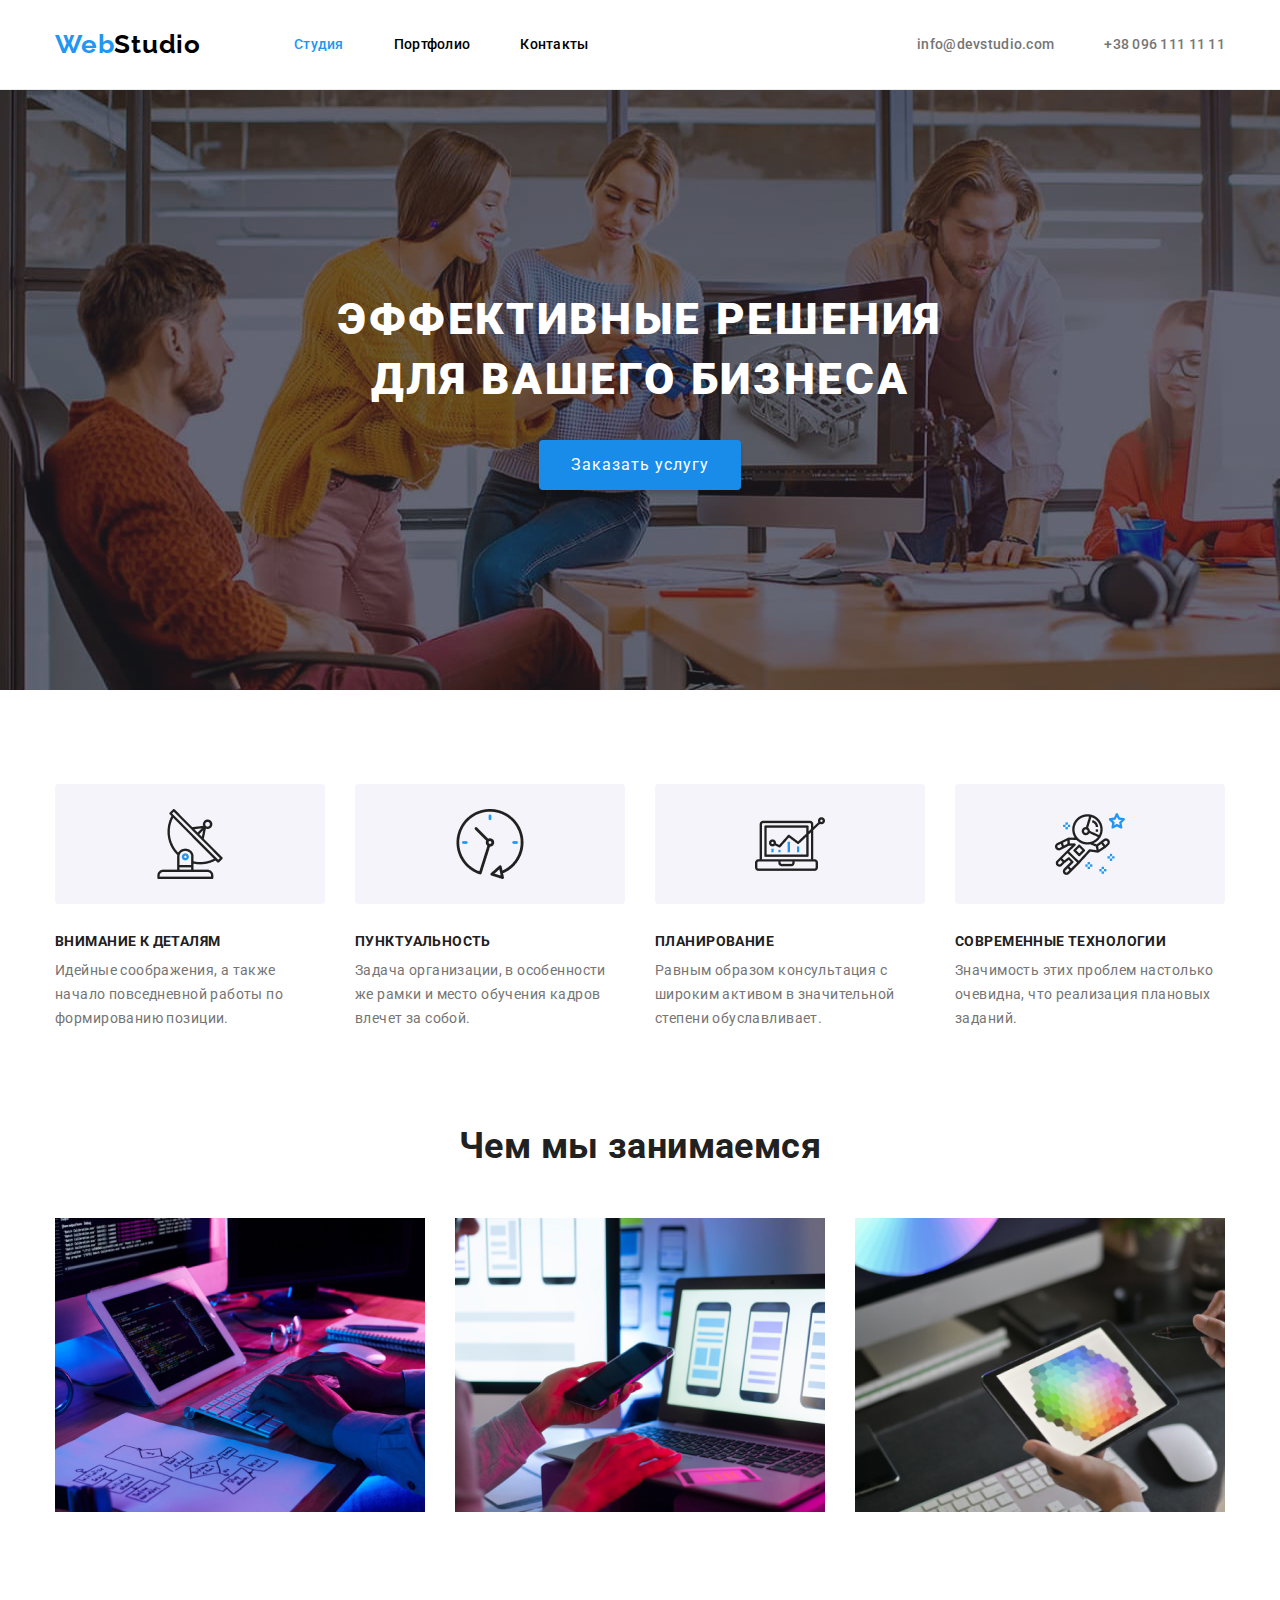
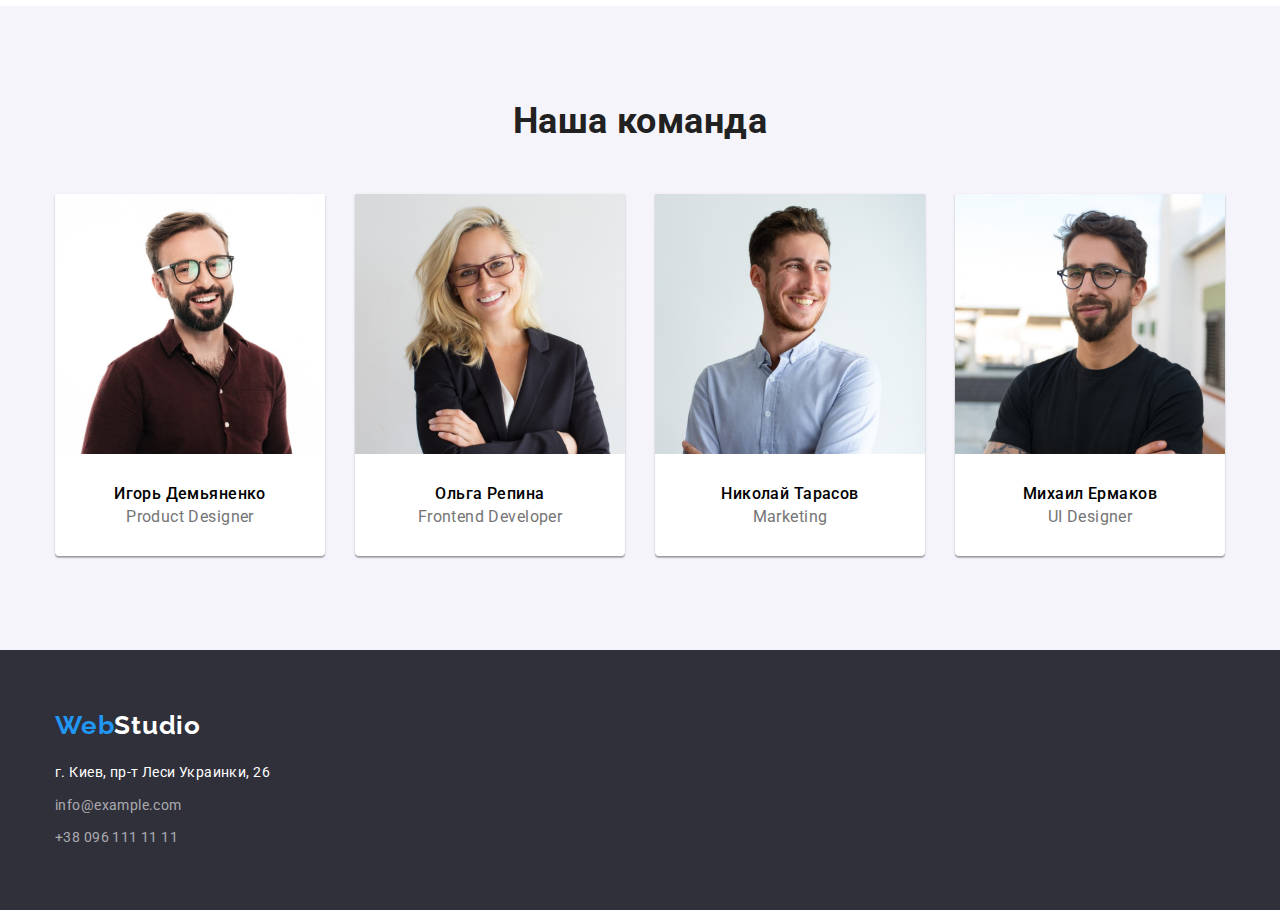
==== index.html @ 14f630ca "background images" ====
<!DOCTYPE html>
<html lang="ru">
  <head>
    <meta charset="UTF-8" />
    <meta http-equiv="X-UA-Compatible" content="IE=edge" />
    <meta name="viewport" content="width=device-width, initial-scale=1.0" />
    <title>Студія</title>
    <link rel="preconnect" href="https://fonts.googleapis.com" />
    <link rel="preconnect" href="https://fonts.gstatic.com" crossorigin />
    <link
      href="https://fonts.googleapis.com/css2?family=Raleway:wght@700&family=Roboto:wght@400;500;700;900&display=swap"
      rel="stylesheet"
    />
    <link rel="stylesheet" href="./css/modern-normalize-main/modern-normalize.css">
    <link rel="stylesheet" href="./css/styles.css">
  </head>
  <body>
    <header class="page-header">
      <div class="container">
        <div class="nav-container">
      <nav class="header-nav">
        <a class="logo-link" href="./index.html">Web<span class="logo-studio">Studio</span></a>
        <ul class="list-nav">
          <li class="item-nav-first"><a class="link-header current" href="./index.html">Студия</a></li>
          <li class="item-nav"><a class="link-header" href="./portfolio.html">Портфолио</a></li>
          <li class="item-nav"><a class="link-header" href="/">Контакты</a></li>
        </ul>
      </nav>
      <ul class="list-contact">
        <li class="item-contact-first">
          <a class="link-contact" href="emailto:info@devstudio.com">info@devstudio.com </a>
        </li>
        <li class="item-contact">
          <a class="link-contact" href="tel:+380961111111"> +38 096 111 11 11</a>
        </li>
      </ul>
    </div>
    </div>
    </header>
    <main>
      <section class="section main-page">
        <div class="container">
        <h1 class="main-title">Эффективные решения для вашего бизнеса</h1>
        <button class="support" type="button">Заказать услугу</button>
        </div>
      </section>
      <section class="section studio-facts">
        <div class="container">
        <h2 class="visually-hidden">Наши преимущества</h2>
        <ul class="facts-list" >
          <li class="facts-item icon-delivery">
            <h3 class="facts-title">Внимание к деталям</h3>
            <p class="facts-text" >
              Идейные соображения, а также начало повседневной работы по
              формированию позиции.
            </p>
          </li>
          <li class="facts-item">
            <h3 class="facts-title">Пунктуальность</h3>
            <p class="facts-text">
              Задача организации, в особенности же рамки и место обучения кадров
              влечет за собой.
            </p>
          </li>
          <li class="facts-item">
            <h3 class="facts-title">Планирование</h3>
            <p class="facts-text">
              Равным образом консультация с широким активом в значительной
              степени обуславливает.
            </p>
          </li>
          <li class="facts-item">
            <h3 class="facts-title">Современные технологии</h3>
            <p class="facts-text">
              Значимость этих проблем настолько очевидна, что реализация
              плановых заданий.
            </p>
          </li>
        </ul>
      </div>
      </section>
      <section class="section presentation">
        <div class="container">
        <h2 class="section-title">Чем мы занимаемся</h2>
        <ul class="list-presentation">
            <li class="item-presentation">
            <img class="image img-presentation" src="images/comp.jpg" alt="computer" width="370" height="294"
            />
          </li>
          <li class="item-presentation">
            <img class="image img-presentation" src="images/phone.jpg" alt="phone" width="370" height="294" />
          </li>
          <li class="item-presentation">
            <img class="image img-presentation" src="images/paint.jpg" alt="sxema" width="370" height="294" />
          </li>
        </ul>
      </div>
      </section>
      <section class="section team">
        <div class="container">
        <h2 class="section-title">Наша команда</h2>
        <ul class="list-team">
          <li class="team-card">
            <img class="image img-team" src="images/4.jpg" alt="igor" width="270" height="260" />
            <div class="team-text">
            <h3 class="team-name">Игорь Демьяненко</h3>
            <p class="team-desc">Product Designer</p>
          </div>
          </li>
          <li class="team-card">
            <img class="image img-team" src="images/5.jpg" alt="olga" width="270" height="260" />
            <div class="team-text">
            <h3 class="team-name">Ольга Репина</h3>
            <p class="team-desc">Frontend Developer</p>
          </div>
          </li>
          <li class="team-card">
            <img class="image img-team" src="images/6.jpg" alt="nikolai" width="270" height="260" />
            <div class="team-text">
            <h3 class="team-name">Николай Тарасов</h3>
            <p class="team-desc">Marketing</p>
          </div>
          </li>
          <li class="team-card">
            <img class="image img-team" src="images/7.jpg" alt="mike" width="270" height="260" />
            <div class="team-text">
            <h3 class="team-name">Михаил Ермаков</h3>
            <p class="team-desc">UI Designer</p>
          </div>
          </li>
        </ul>
      </div>
      </section>
    </main>
    <footer>
      <div class="container">
      <a class="logo-link" href="./index.html">Web<span class="logo-studio-footer">Studio</span></a>
      <address>
        <ul class="footer-list">
          <li class="footer-item">
            <a class="footer-link addreses" 
              href="https://bit.ly/3pXMvUd"
              target="_blank"
              rel="noopener noreferrer"
              >г. Киев, пр-т Леси Украинки, 26</a
            >
          </li>
          <li class="footer-item">
            <a class="footer-link" href="mailto:info@devstudio.com"
              >info@example.com</a
            >
          </li>
          <li class="footer-item-contact"><a class="footer-link" href="tel:+380961111111">+38 096 111 11 11</a></li>
        </ul>
      </address>
    </div>
    </footer>
  </body>
</html>
---- css/styles.css ----
/* main */
:root {
    --primary-background-color: #ffffff;
    --secondary-background-color: #f5f4fa;
    --primary-text-color: #757575;
    --secondary-text-color: #212121;
    --accent: #2196f3;
    --button-hover: #188ce8;
    --logo-color: #000000;
    --invert-text-color: #ffffff;
    --third-text-color: rgba(255, 255, 255, 0.6);
    --third-background-color: #2f303a;
  }
body{
    background-color: var(--invert-text-color);
    font-family: 'Roboto', sans-serif;
    font-size: 14px;
    line-height: 1.2;
    letter-spacing: 0.03em;
}
.visually-hidden {
    position: absolute;
    width: 1px;
    height: 1px;
    margin: -1px;
    border: 0;
    padding: 0;
    
    white-space: nowrap;
    clip-path: inset(100%);
    clip: rect(0 0 0 0);
    overflow: hidden;
  }
  .container{
    width: 1200px;
    margin-left: auto;
    margin-right: auto;
    padding-left: 15px;
    padding-right: 15px;
  }
h1, h2, h3, h4, h5, h6, p {
	margin-top: 0;
}
.image {
	display: block;
	max-width: 100%;
	height: auto;
}
html {
	box-sizing: border-box;
}
*,
*::after,
*::before {
	box-sizing: inherit;
}
.section{
  padding-top: 94px;
  padding-bottom: 94px;
}
  /* header */
  header{
    padding: 29px 0;
    border-bottom: 1px solid #ECECEC;
  }
  .nav-container{
    display: flex;
    align-items: center;
  }
  .header-nav{
    display: flex;
    margin: 0;
  }
.logo-link{
    font-family: 'Raleway';
    font-style: normal;
    font-weight: 700;
    font-size: 26px;
    line-height: 1.19;
    letter-spacing: 0.03em;
    color: var(--accent);
    text-decoration: none;
}
.logo-studio{
    color: var(--logo-color);
}
.list-nav{
  list-style: none;
  display: flex;
  margin: 0;
  margin-left: 93px;
  align-items: center;
  list-style: none;
	padding-left: 0;
}
.item-nav-first{
  margin: 0;
}
.item-nav{
  margin-left: 50px;
}
.item-nav .current {
  color: var(--accent);
}
.item-nav-first .current {
  color: var(--accent);
}
.link-header {
  text-decoration: none;
  color: var(--secondary-text-color);
  font-weight: 500;
  line-height: 1.5;
  letter-spacing: 0.02em;
	color: inherit;
  padding-top: 32px;
  padding-bottom: 32px;
}
.link-header:hover, 
.link-header:focus {
  color: var(--accent);
}
.list-contact{
  list-style: none;
	padding-left: 0;
	margin: 0;
  display: flex;
  margin-left: auto;
 }
.item-contact{
 margin-left: 50px;
}
.item-contact-first{
  margin: 0;
}
.link-contact{
  color:  var(--primary-text-color);
  line-height: 1.5;
  font-weight: 500;
  letter-spacing: 0.02em;
  text-decoration: none;
  padding-top: 32px;
  padding-bottom: 32px;
}
.link-contact:hover,
.link-contact:focus {
  color: var(--accent);
}
/* studia */
.main-page {
    background-image: linear-gradient(to right, rgba(47, 48, 58, 0.4), rgba(47, 48, 58, 0.4)), url(../images/main1.jpg) ;
    height: 600px;
    max-width: 1600px;
    text-align: center;
    padding: 200px 0;
    margin: 0 auto;
    background-size: auto;


}
.main-title {
    font-weight: 900;
    font-size: 44px;
    line-height: 1.36;
    letter-spacing: 0.06em;
    text-transform: uppercase;
    color: var(--primary-background-color);
    margin-bottom: 30px; 
    margin-left: auto;
    margin-right: auto;
    width: 696px;
 
}
.support {
    background-color: var(--button-hover);
    box-shadow: 0px 4px 4px rgba(0, 0, 0, 0.15);
    font-size: 16px;
    line-height: 1.9;
    color: #FFFFFF;
    cursor: pointer;
    display: inline-block;
    text-align: center;
    justify-content: center;
    padding: 10px 32px ;
    letter-spacing: 0.06em;
    border-radius: 4px;
    border: 0;
    min-width: 13px;

}

.facts-list {
  list-style: none;
  display: flex;
  margin: 0;
  padding-left: 0;
  align-items: center;
  justify-content: space-between;
}
.facts-item{
  width: 270px;
}
.facts-item::before{
  content: " ";
  display: block;
  height: 120px;
  background-color: rgba(245, 244, 250, 1);
  background-position: center;
  background-repeat: no-repeat;
  border-radius: 4px;
  margin-bottom: 30px;
}
.facts-item:nth-child(1)::before{
  background-image: url(../images/antenna\ 1.png);
}
.facts-item:nth-child(2)::before{
  background-image: url(../images/clock\ 1.png);
}
.facts-item:nth-child(3)::before{
  background-image: url(../images/diagram\ 1.png);
}
.facts-item:nth-child(4)::before{
  background-image: url(../images/astro.png);
}

.facts-title {
    font-size: 14px;
    line-height: 1.1;
    text-transform: uppercase;
    color: var(--secondary-text-color);
    margin-bottom: 10px;
}
.facts-text{
    line-height: 1.71;
    color: var(--primary-text-color);
    margin: 0;
}
.presentation{
  padding-top: 0;
  text-align: center;
  align-items: center;
}
.section-title{
  margin-bottom: 50px;
  font-size: 36px;
  line-height: 1.2;
  text-align: center;
  color:var(--secondary-text-color);

}
.list-presentation{
  display: flex;
  text-decoration: none;
  padding-left: 0%;
  margin-top: -30px;
  margin-left: -30px;
  margin-bottom: 0;
}
.item-presentation{
  list-style: none;
  display: inline-block;
  margin-top: 30px;
  margin-left: 30px;
  flex-basis: calc((100% - 60px) / 3);
}
.team{
  text-align: center;
  align-items: center;
  background-color: var(--secondary-background-color);
  
}
.list-team{
  text-decoration: none;
  display: flex;
  padding-left: 0%;
  margin-top: -30px;
  margin-left: -30px;
  margin-bottom: 0;
}
.team-text{
  padding-top: 30px;
  padding-bottom: 30px;
}

.team-card{
    list-style: none;
    background: var(--primary-background-color);
    box-shadow: 0px 1px 3px rgba(0, 0, 0, 0.12), 0px 1px 1px rgba(0, 0, 0, 0.14),
      0px 2px 1px rgba(0, 0, 0, 0.2);
    border-radius: 0px 0px 4px 4px;
    display: inline-block;
    justify-content: space-between;
    margin-top: 30px;
    margin-left: 30px;
    flex-basis: calc((100% - 120px) / 4);
}
.team-name {
    font-weight: 500;
    font-size: 16px;
    line-height: 1.2;
    text-align: center;
    margin-bottom: 4px;
  }
  
.team-desc {
    font-size: 16px;
    line-height: 1.2;
    text-align: center;
    margin: 0;
    color: var(--primary-text-color);
  }
  /* footer */
  footer{
    background: var(--third-background-color);
    padding-top: 60px;
    padding-bottom: 60px;
    border-bottom: var(--accent);

  }
  .logo-studio-footer{
    color: var(--invert-text-color);
  }
  address{
    font-style: normal;
    margin-top: 20px;
  }
  .footer-list{
    list-style: none;
    padding-left: 0;
    margin: 0;
  }
  .footer-item{
    list-style: none;
    margin-bottom: 9px;
  }
  .footer-item-contact{
    margin-bottom: 0;
  }
  .footer-link{
    text-decoration: none;
    line-height: 1.7;
    color:   rgba(255, 255, 255, 0.6);
  }

.addreses{
  color: var(--invert-text-color);
}
/* portfolio */
.button-list{
  display: flex;
  align-items: center;
  justify-content: center;
  list-style: none;
	padding-left: 0;
  margin: 0;
}
.button-item{
  list-style: none;
  display: inline-block;
  margin-right: 8px;
}
.button-item-last{
  margin-right: 0;
}
.button-portfolio{
    background: #F5F4FA;
    color: var(--secondary-text-color);
    font-size: 16px;
    line-height: 1.63;
    text-align: center; 
    cursor: pointer;
    border-radius: 4px;
    border: 0;
    padding: 6px 22px ;
}
.button-portfolio.active{
  background-color: var(--accent);
  color: var(--primary-background-color);
}
.button-portfolio:hover,
.button-portfolio:focus
{
    background-color: var(--accent);
    color: var(--invert-text-color);
}
.service{
  display: flex;
  flex-wrap: wrap;
  padding-left: 0;
  margin-top: 50px;
  margin-bottom: 0;
  margin-left: 0;
  margin-right: -30px;
  margin-bottom: -30px;
}

.service-card {
  list-style: none;
  flex-basis: calc((100% - 90px) / 3);
  margin-right: 30px;
  margin-bottom: 30px;
  }
  .service-description{
    padding: 20px 24px;
    border: 1px solid #EEEEEE;
  }
  .service-title {
    font-size: 18px;
    line-height: 2;
    letter-spacing: 0.06em;
    margin-bottom: 4px;
  }
.service-text{
  color: var(--primary-text-color);
  font-size: 16px;
  line-height: 1.9;
  margin: 0;
}
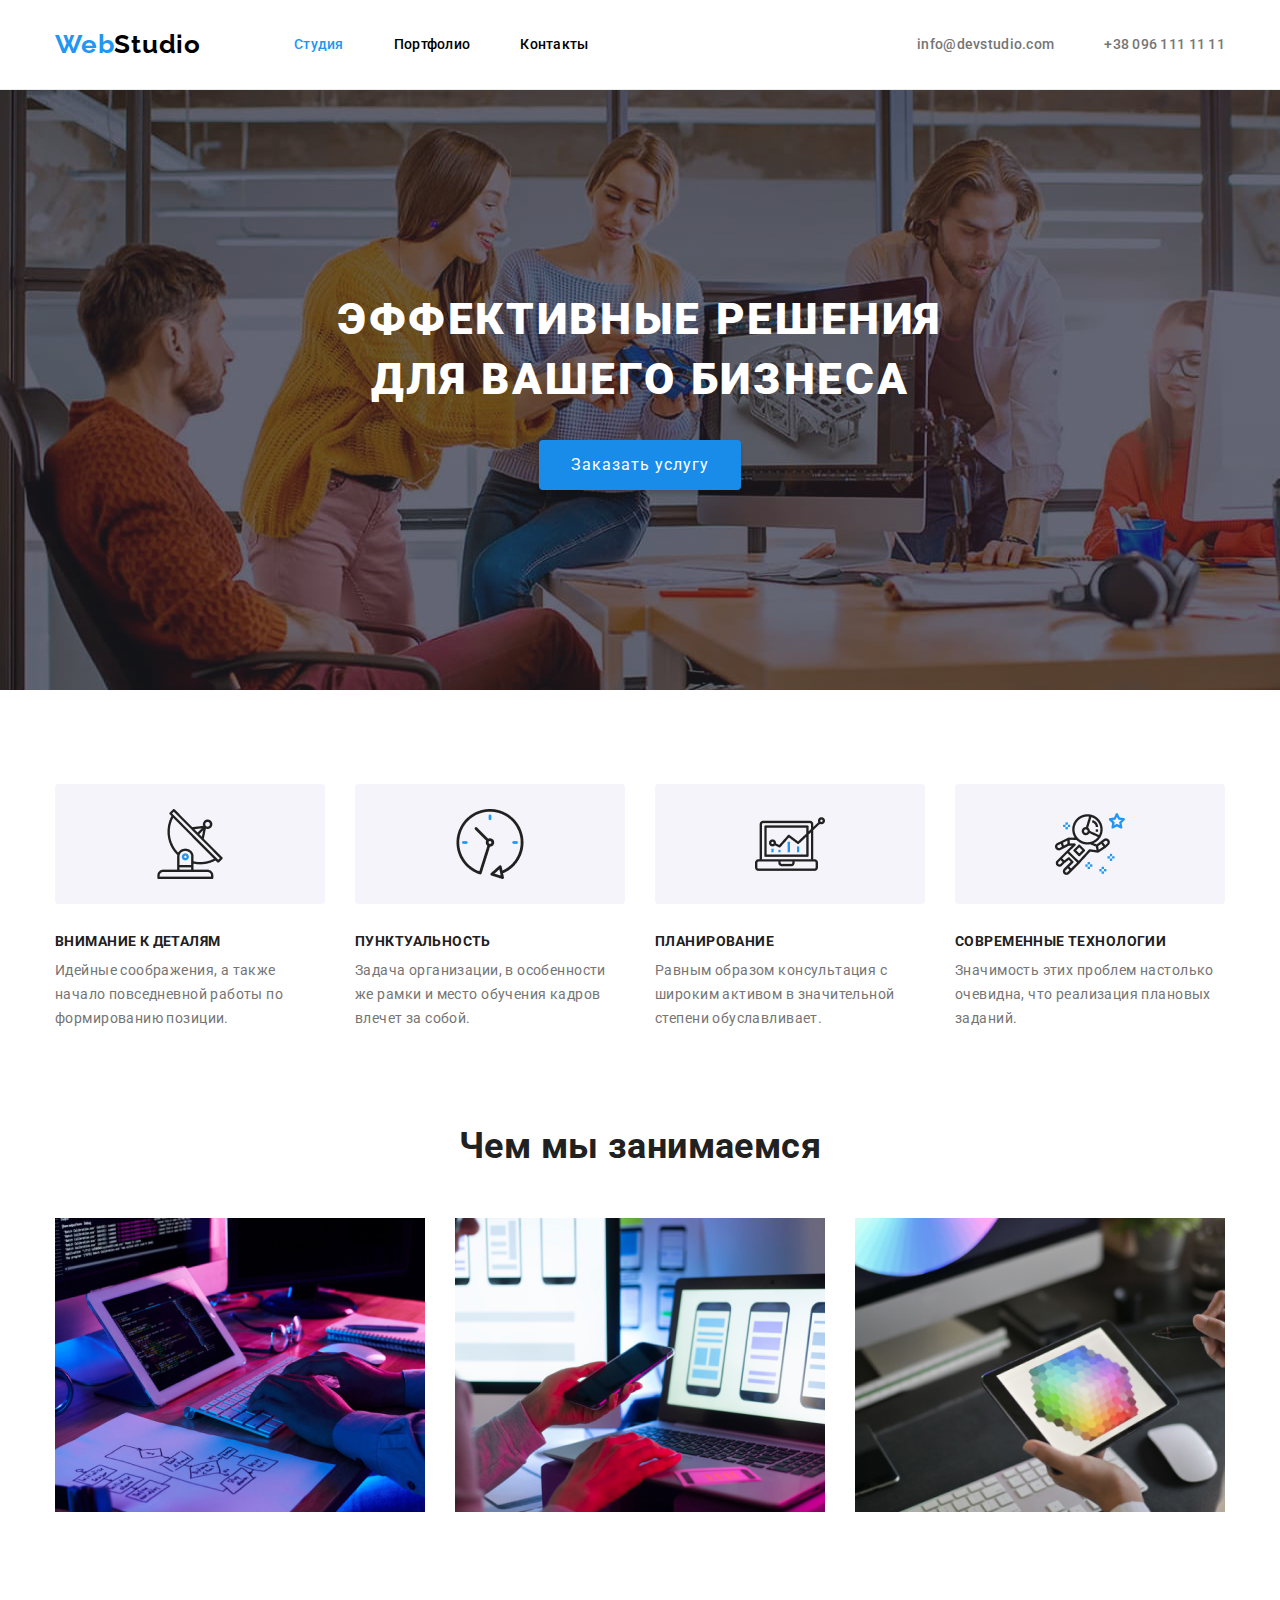
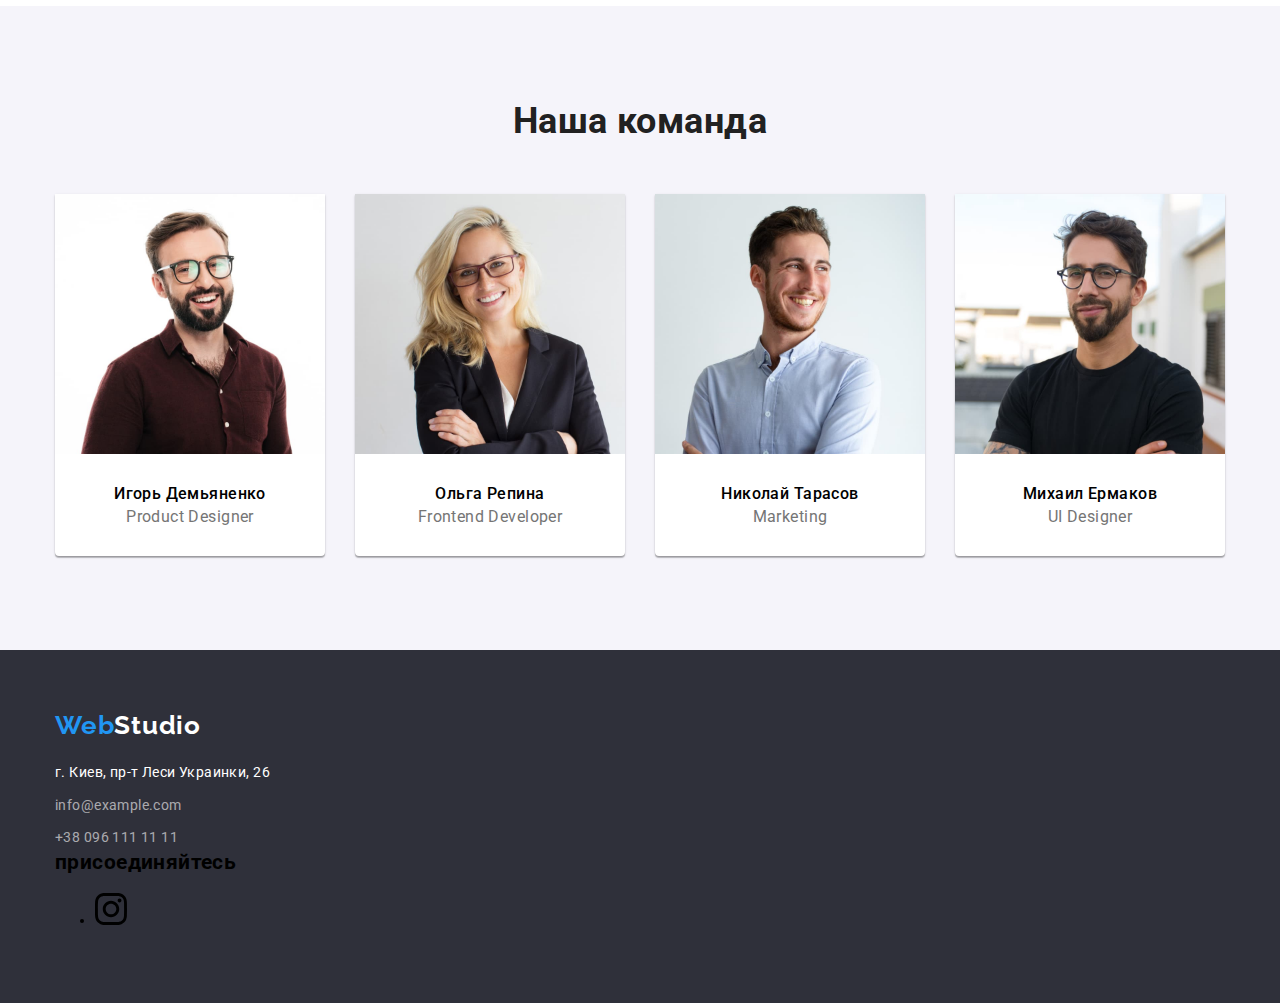
==== commit 55dde559: "svg-icons" ====
--- a/index.html
+++ b/index.html
@@ -134,6 +134,7 @@
     </main>
     <footer>
       <div class="container">
+        <div class="adress-footer">
       <a class="logo-link" href="./index.html">Web<span class="logo-studio-footer">Studio</span></a>
       <address>
         <ul class="footer-list">
@@ -154,6 +155,18 @@
         </ul>
       </address>
     </div>
+    <div class="footer-join">
+      <h2 class="text-join">
+        присоединяйтесь
+      </h2>
+      <ul class="list-join-icon">
+        <li class="intagram-join">
+          <svg xmlns="http://www.w3.org/2000/svg" width="32" height="32"><path d="M16 2.881c4.275 0 4.781.019 6.462.094 1.563.069 2.406.331 2.969.55.744.288 1.281.638 1.837 1.194.563.563.906 1.094 1.2 1.838.219.563.481 1.412.55 2.969.075 1.688.094 2.194.094 6.463s-.019 4.781-.094 6.463c-.069 1.563-.331 2.406-.55 2.969-.288.744-.637 1.281-1.194 1.837-.563.563-1.094.906-1.837 1.2-.563.219-1.413.481-2.969.55-1.688.075-2.194.094-6.463.094s-4.781-.019-6.463-.094c-1.563-.069-2.406-.331-2.969-.55-.744-.288-1.281-.637-1.838-1.194-.563-.563-.906-1.094-1.2-1.837-.219-.563-.481-1.413-.55-2.969-.075-1.688-.094-2.194-.094-6.463s.019-4.781.094-6.463c.069-1.563.331-2.406.55-2.969.288-.744.638-1.281 1.194-1.838.563-.563 1.094-.906 1.838-1.2.563-.219 1.412-.481 2.969-.55 1.681-.075 2.188-.094 6.463-.094zM16 0c-4.344 0-4.887.019-6.594.094-1.7.075-2.869.35-3.881.744-1.056.412-1.95.956-2.837 1.85-.894.888-1.438 1.781-1.85 2.831C.444 6.538.169 7.7.094 9.4.019 11.113 0 11.656 0 16s.019 4.887.094 6.594c.075 1.7.35 2.869.744 3.881.413 1.056.956 1.95 1.85 2.837.887.887 1.781 1.438 2.831 1.844 1.019.394 2.181.669 3.881.744 1.706.075 2.25.094 6.594.094s4.888-.019 6.594-.094c1.7-.075 2.869-.35 3.881-.744 1.05-.406 1.944-.956 2.831-1.844s1.438-1.781 1.844-2.831c.394-1.019.669-2.181.744-3.881.075-1.706.094-2.25.094-6.594s-.019-4.887-.094-6.594c-.075-1.7-.35-2.869-.744-3.881-.394-1.063-.938-1.956-1.831-2.844-.887-.887-1.781-1.438-2.831-1.844-1.019-.394-2.181-.669-3.881-.744-1.712-.081-2.256-.1-6.6-.1z"/><path d="M16 7.781c-4.537 0-8.219 3.681-8.219 8.219s3.681 8.219 8.219 8.219 8.219-3.681 8.219-8.219c0-4.537-3.681-8.219-8.219-8.219zm0 13.55c-2.944 0-5.331-2.387-5.331-5.331s2.387-5.331 5.331-5.331c2.944 0 5.331 2.387 5.331 5.331S18.944 21.331 16 21.331zM26.462 7.456c0 1.06-.859 1.919-1.919 1.919s-1.919-.859-1.919-1.919.859-1.919 1.919-1.919 1.919.859 1.919 1.919z"/></svg>
+        </li>
+      </ul>
+
+    </div>
+    </div>
     </footer>
   </body>
 </html>
--- a/css/styles.css
+++ b/css/styles.css
@@ -206,6 +206,7 @@
   background-color: rgba(245, 244, 250, 1);
   background-position: center;
   background-repeat: no-repeat;
+  background-size: 70px;
   border-radius: 4px;
   margin-bottom: 30px;
 }
@@ -344,6 +345,7 @@
 .addreses{
   color: var(--invert-text-color);
 }
+
 /* portfolio */
 .button-list{
   display: flex;
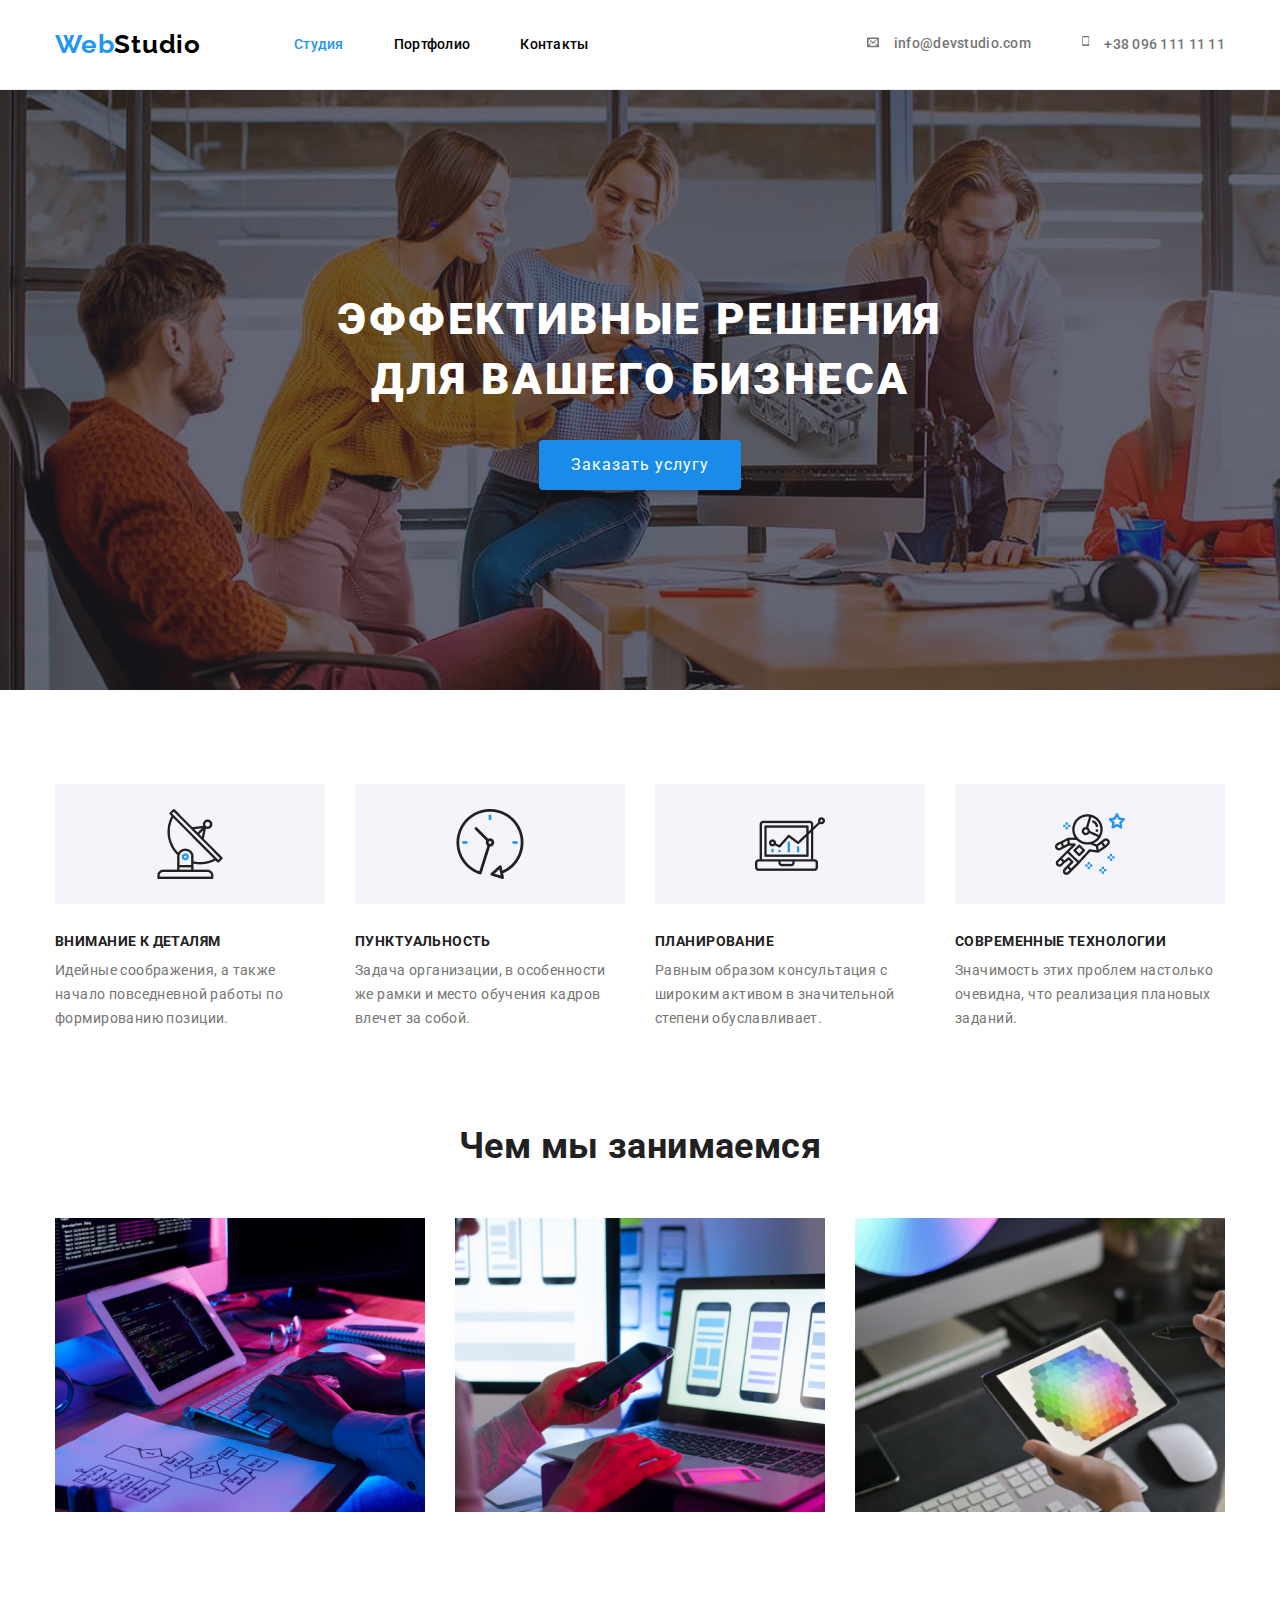
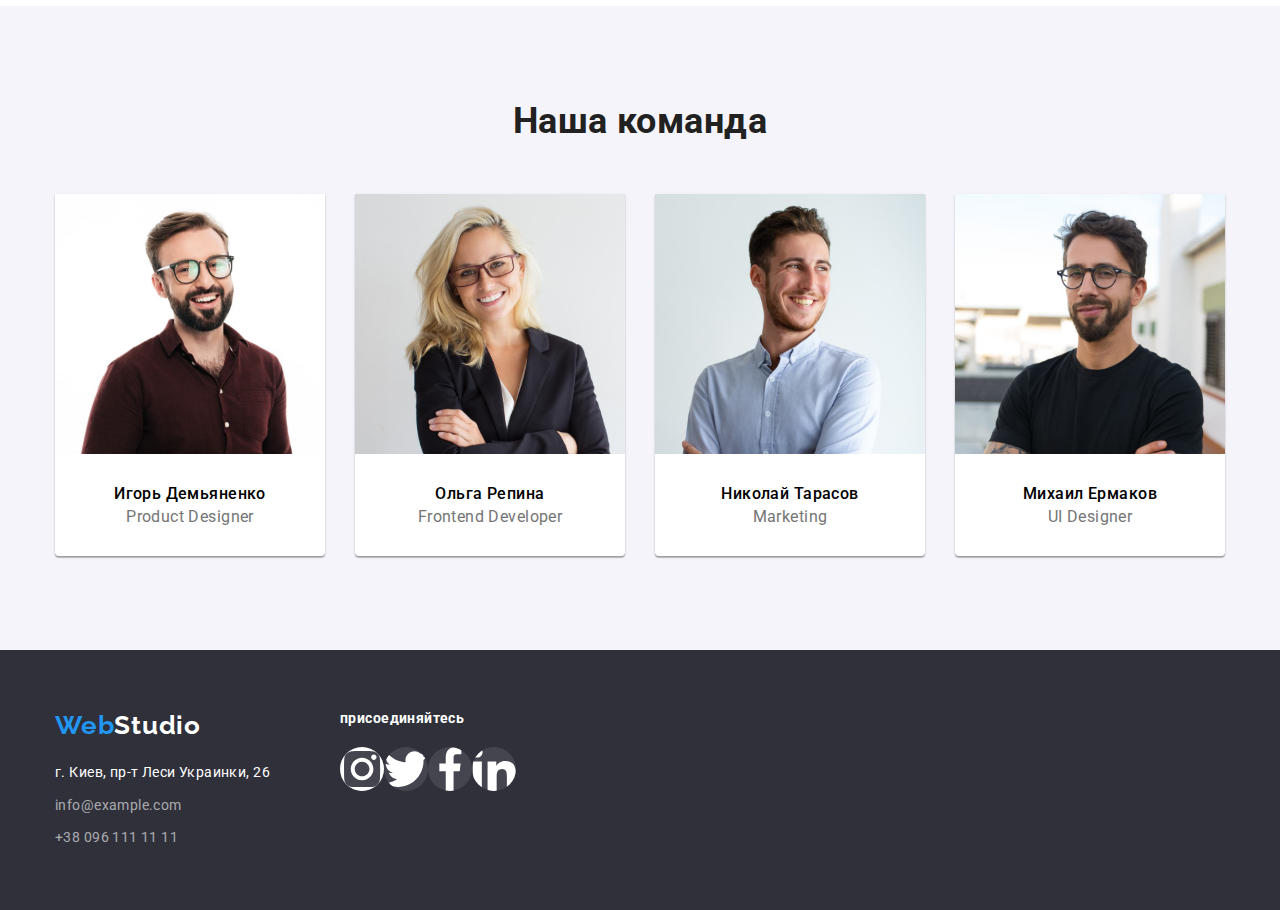
==== commit 82a8a670: "first" ====
--- a/index.html
+++ b/index.html
@@ -28,10 +28,19 @@
       </nav>
       <ul class="list-contact">
         <li class="item-contact-first">
-          <a class="link-contact" href="emailto:info@devstudio.com">info@devstudio.com </a>
+          <a class="link-contact" href="emailto:info@devstudio.com">
+            <svg class="contact-mail-icon">
+              <use href="./images/icons/icons.svg#icon-envelop " ></use>
+            </svg>
+            info@devstudio.com 
+          </a>
         </li>
         <li class="item-contact">
-          <a class="link-contact" href="tel:+380961111111"> +38 096 111 11 11</a>
+          <a class="link-contact" href="tel:+380961111111">
+            <svg class="contact-phone-icon">
+              <use href="./images/icons/icons.svg#icon-mobile2" ></use>
+            </svg>
+             +38 096 111 11 11</a>
         </li>
       </ul>
     </div>
@@ -134,6 +143,7 @@
     </main>
     <footer>
       <div class="container">
+        <div class="footer-section" >
         <div class="adress-footer">
       <a class="logo-link" href="./index.html">Web<span class="logo-studio-footer">Studio</span></a>
       <address>
@@ -156,16 +166,42 @@
       </address>
     </div>
     <div class="footer-join">
-      <h2 class="text-join">
+      <p class="text-join">
         присоединяйтесь
-      </h2>
+      </p>
       <ul class="list-join-icon">
-        <li class="intagram-join">
-          <svg xmlns="http://www.w3.org/2000/svg" width="32" height="32"><path d="M16 2.881c4.275 0 4.781.019 6.462.094 1.563.069 2.406.331 2.969.55.744.288 1.281.638 1.837 1.194.563.563.906 1.094 1.2 1.838.219.563.481 1.412.55 2.969.075 1.688.094 2.194.094 6.463s-.019 4.781-.094 6.463c-.069 1.563-.331 2.406-.55 2.969-.288.744-.637 1.281-1.194 1.837-.563.563-1.094.906-1.837 1.2-.563.219-1.413.481-2.969.55-1.688.075-2.194.094-6.463.094s-4.781-.019-6.463-.094c-1.563-.069-2.406-.331-2.969-.55-.744-.288-1.281-.637-1.838-1.194-.563-.563-.906-1.094-1.2-1.837-.219-.563-.481-1.413-.55-2.969-.075-1.688-.094-2.194-.094-6.463s.019-4.781.094-6.463c.069-1.563.331-2.406.55-2.969.288-.744.638-1.281 1.194-1.838.563-.563 1.094-.906 1.838-1.2.563-.219 1.412-.481 2.969-.55 1.681-.075 2.188-.094 6.463-.094zM16 0c-4.344 0-4.887.019-6.594.094-1.7.075-2.869.35-3.881.744-1.056.412-1.95.956-2.837 1.85-.894.888-1.438 1.781-1.85 2.831C.444 6.538.169 7.7.094 9.4.019 11.113 0 11.656 0 16s.019 4.887.094 6.594c.075 1.7.35 2.869.744 3.881.413 1.056.956 1.95 1.85 2.837.887.887 1.781 1.438 2.831 1.844 1.019.394 2.181.669 3.881.744 1.706.075 2.25.094 6.594.094s4.888-.019 6.594-.094c1.7-.075 2.869-.35 3.881-.744 1.05-.406 1.944-.956 2.831-1.844s1.438-1.781 1.844-2.831c.394-1.019.669-2.181.744-3.881.075-1.706.094-2.25.094-6.594s-.019-4.887-.094-6.594c-.075-1.7-.35-2.869-.744-3.881-.394-1.063-.938-1.956-1.831-2.844-.887-.887-1.781-1.438-2.831-1.844-1.019-.394-2.181-.669-3.881-.744-1.712-.081-2.256-.1-6.6-.1z"/><path d="M16 7.781c-4.537 0-8.219 3.681-8.219 8.219s3.681 8.219 8.219 8.219 8.219-3.681 8.219-8.219c0-4.537-3.681-8.219-8.219-8.219zm0 13.55c-2.944 0-5.331-2.387-5.331-5.331s2.387-5.331 5.331-5.331c2.944 0 5.331 2.387 5.331 5.331S18.944 21.331 16 21.331zM26.462 7.456c0 1.06-.859 1.919-1.919 1.919s-1.919-.859-1.919-1.919.859-1.919 1.919-1.919 1.919.859 1.919 1.919z"/></svg>
+        <li class="item-join-icon">
+          <a class="link-join-icon" href="">
+          <svg class="media-icon-join" >
+            <use href="./images/icons/icons.svg#icon-instagram"></use>
+          </svg>
+        </a>
+        </li>
+        <li class="iitem-join-icon">
+          <a class="link-join-icon" href="">
+          <svg class="media-icon-join">
+            <use href="./images/icons/icons.svg#icon-twitter"></use>
+          </svg>
+        </a>
+        </li>
+        <li class="item-join-icon">
+          <a class="link-join-icon" href="">
+          <svg class="media-icon-join">
+            <use href="./images/icons/icons.svg#icon-facebook"></use>
+          </svg>
+        </a>
+        </li>
+        <li class="item-join-icon">
+          <a class="link-join-icon" href="">
+          <svg class="media-icon-join">
+            <use href="./images/icons/icons.svg#icon-linkedin"></use>
+          </svg>
+        </a>
         </li>
       </ul>
 
     </div>
+  </div>
     </div>
     </footer>
   </body>
--- a/css/styles.css
+++ b/css/styles.css
@@ -140,6 +140,24 @@
   text-decoration: none;
   padding-top: 32px;
   padding-bottom: 32px;
+}
+.contact-mail-icon{
+  width: 16px;
+  height: 12px;
+  fill: var(--primary-text-color) ;
+  margin-right: 10px;
+}
+.contact-phone-icon{
+  width: 10px;
+  height: 16px;
+  fill: var(--primary-text-color);
+  margin-right: 10px;
+}
+.link-contact:hover .contact-mail-icon{
+  fill: var(--accent);
+}
+.link-contact:hover .contact-phone-icon{
+  fill: var(--accent);
 }
 .link-contact:hover,
 .link-contact:focus {
@@ -317,6 +335,13 @@
     border-bottom: var(--accent);
 
   }
+  .footer-section{
+    display: inline-flex;
+  }
+  .footer-join{
+    list-style: none;
+    margin-left: 70px;
+  }
   .logo-studio-footer{
     color: var(--invert-text-color);
   }
@@ -344,6 +369,28 @@
 
 .addreses{
   color: var(--invert-text-color);
+}
+.list-join-icon{
+  list-style: none;
+  display: flex;
+  padding-left: 0;
+
+}
+
+.text-join{
+    font-weight: 700;
+    font-size: 14px;
+    line-height: 1.2; 
+    color: var(--invert-text-color);
+    margin-bottom: 20px;
+}
+.media-icon-join{
+  display: inline-block;
+  width: 44px;
+  height: 44px;
+  fill: #FFFFFF;
+  background-color: rgba(255, 255, 255, 0.1);
+  border-radius: 50%;
 }
 
 /* portfolio */
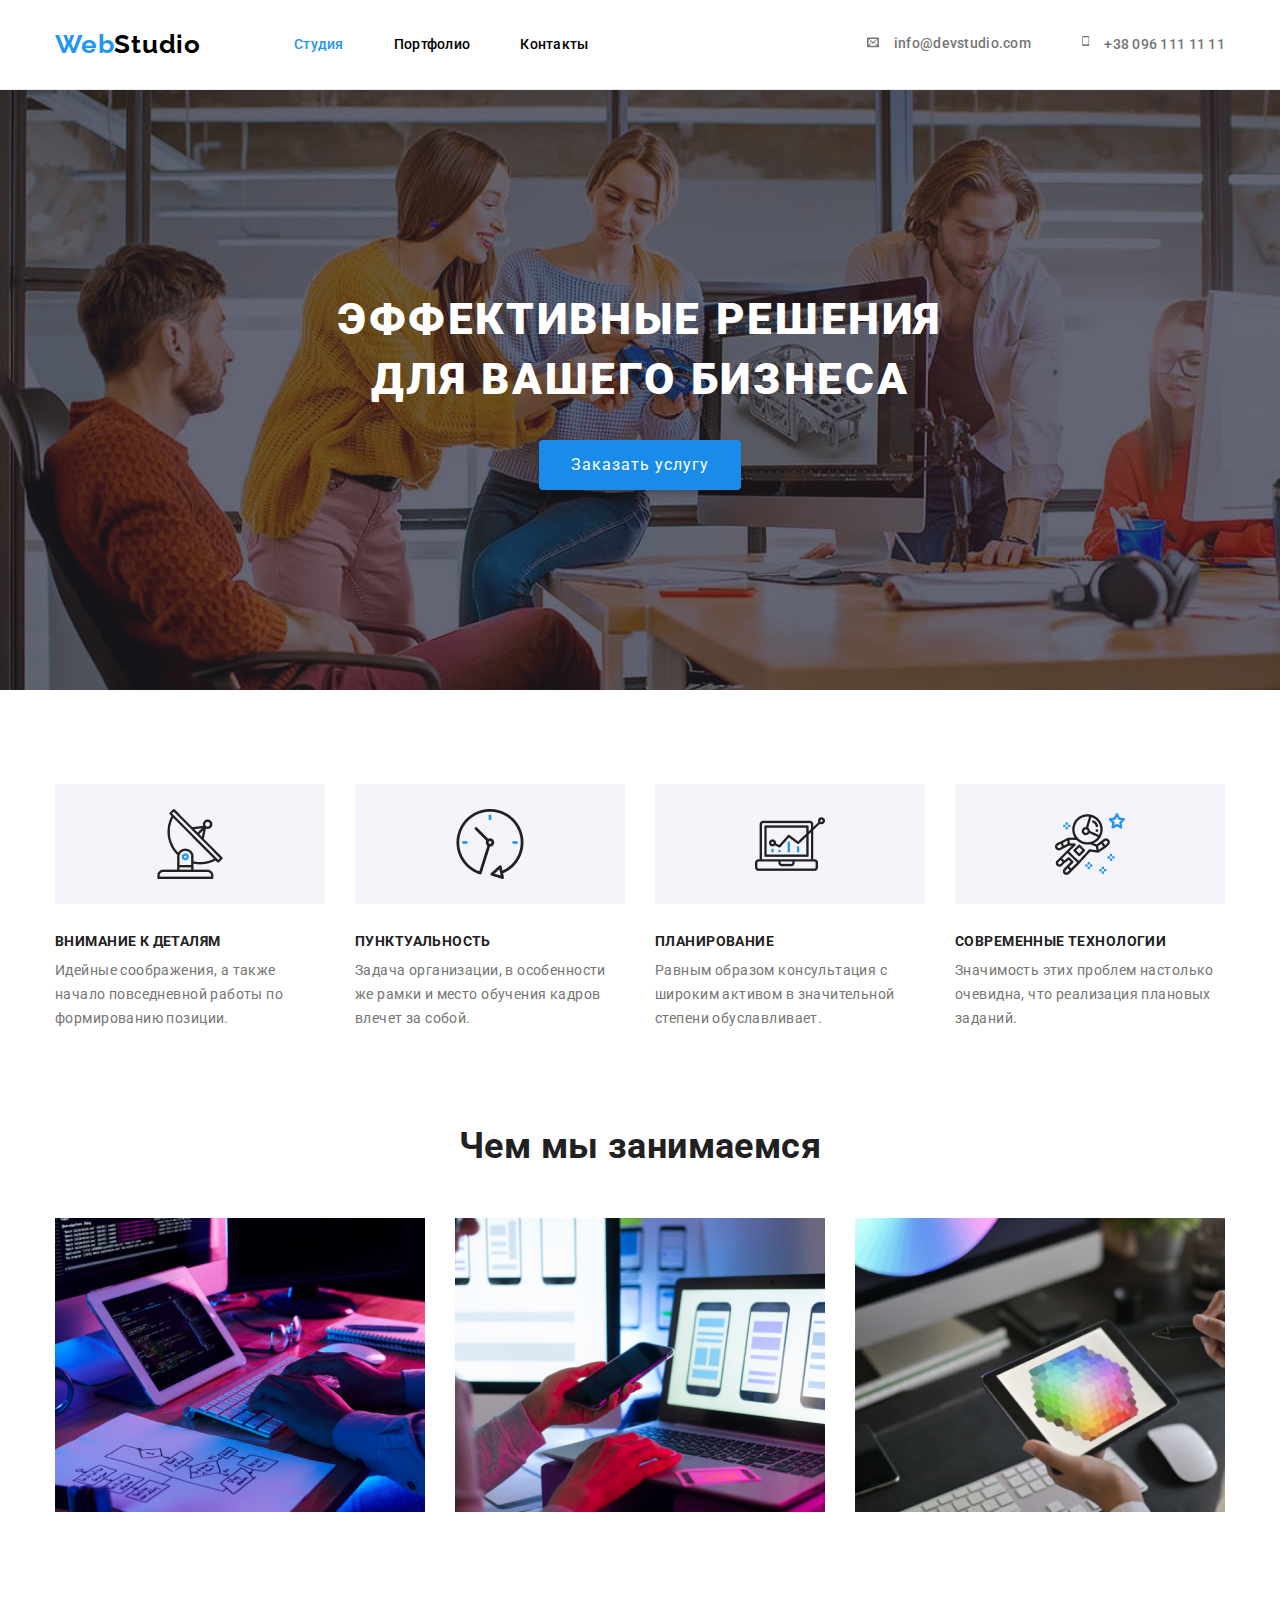
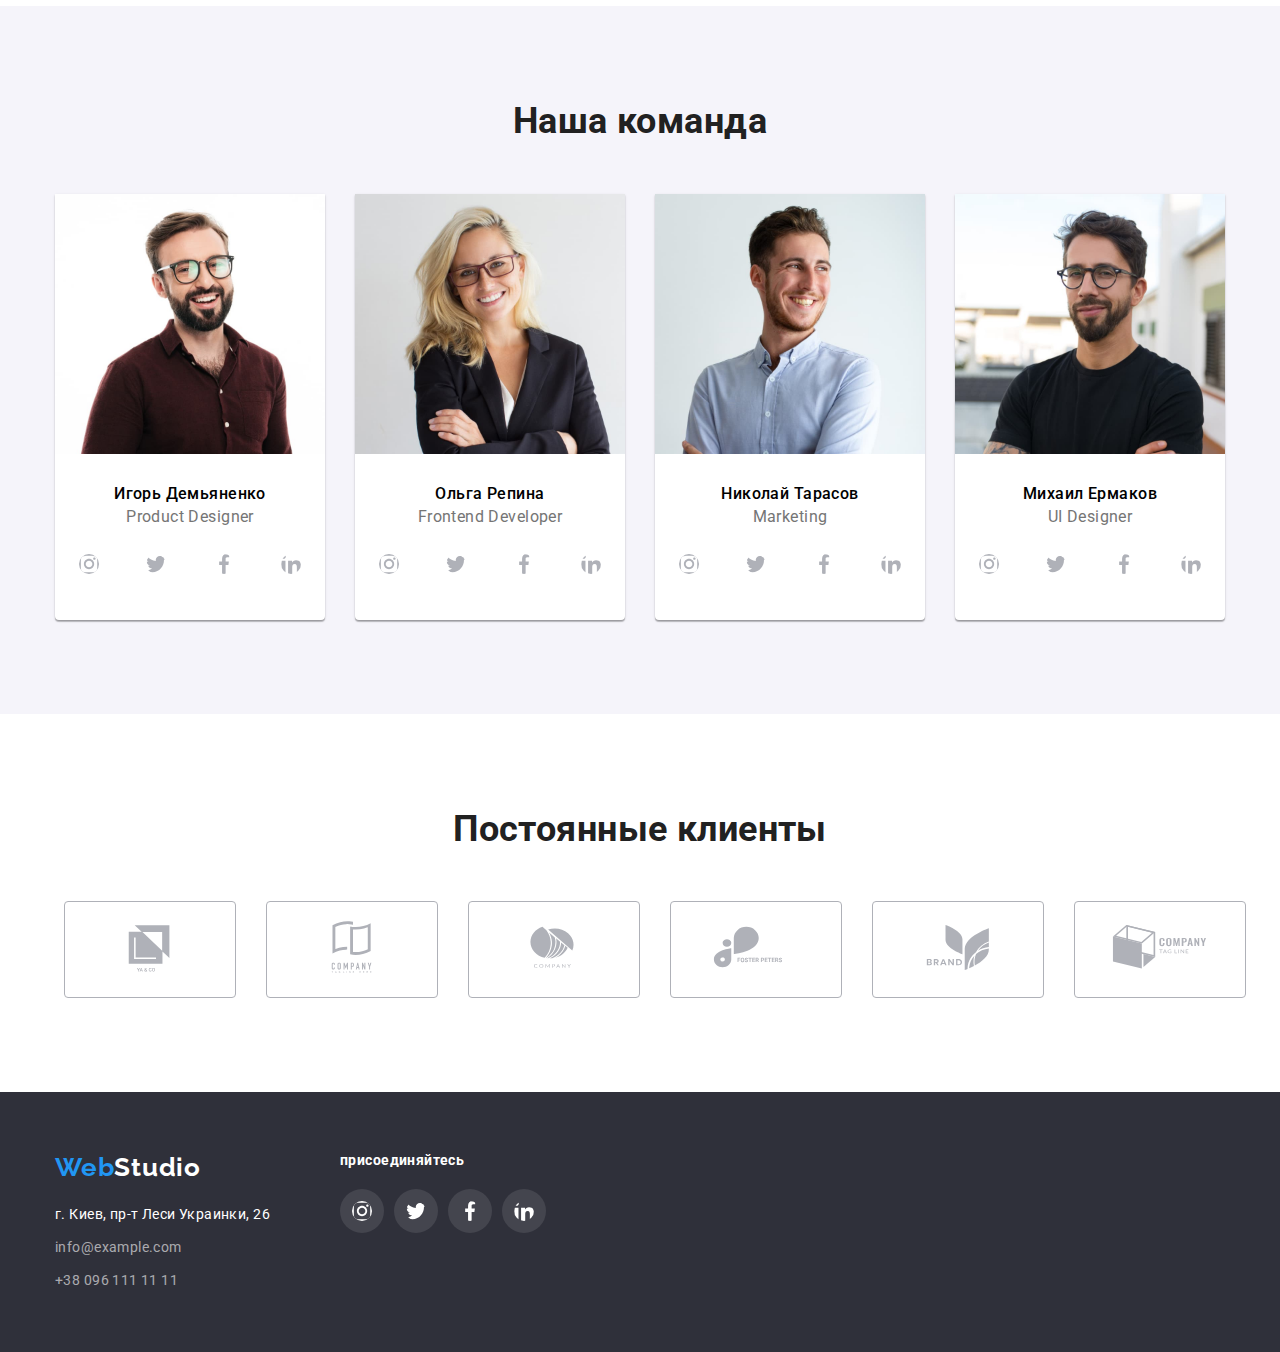
==== commit 846f9da8: "icons-2" ====
--- a/index.html
+++ b/index.html
@@ -11,198 +11,387 @@
       href="https://fonts.googleapis.com/css2?family=Raleway:wght@700&family=Roboto:wght@400;500;700;900&display=swap"
       rel="stylesheet"
     />
-    <link rel="stylesheet" href="./css/modern-normalize-main/modern-normalize.css">
-    <link rel="stylesheet" href="./css/styles.css">
+    <link rel="stylesheet" href="./css/modern-normalize-main/modern-normalize.css" />
+    <link rel="stylesheet" href="./css/styles.css" />
   </head>
   <body>
     <header class="page-header">
       <div class="container">
         <div class="nav-container">
-      <nav class="header-nav">
-        <a class="logo-link" href="./index.html">Web<span class="logo-studio">Studio</span></a>
-        <ul class="list-nav">
-          <li class="item-nav-first"><a class="link-header current" href="./index.html">Студия</a></li>
-          <li class="item-nav"><a class="link-header" href="./portfolio.html">Портфолио</a></li>
-          <li class="item-nav"><a class="link-header" href="/">Контакты</a></li>
-        </ul>
-      </nav>
-      <ul class="list-contact">
-        <li class="item-contact-first">
-          <a class="link-contact" href="emailto:info@devstudio.com">
-            <svg class="contact-mail-icon">
-              <use href="./images/icons/icons.svg#icon-envelop " ></use>
-            </svg>
-            info@devstudio.com 
-          </a>
-        </li>
-        <li class="item-contact">
-          <a class="link-contact" href="tel:+380961111111">
-            <svg class="contact-phone-icon">
-              <use href="./images/icons/icons.svg#icon-mobile2" ></use>
-            </svg>
-             +38 096 111 11 11</a>
-        </li>
-      </ul>
-    </div>
-    </div>
+          <nav class="header-nav">
+            <a class="logo-link" href="./index.html">Web<span class="logo-studio">Studio</span></a>
+            <ul class="list-nav">
+              <li class="item-nav-first">
+                <a class="link-header current" href="./index.html">Студия</a>
+              </li>
+              <li class="item-nav"><a class="link-header" href="./portfolio.html">Портфолио</a></li>
+              <li class="item-nav"><a class="link-header" href="/">Контакты</a></li>
+            </ul>
+          </nav>
+          <ul class="list-contact">
+            <li class="item-contact-first">
+              <a class="link-contact" href="emailto:info@devstudio.com">
+                <svg class="contact-mail-icon">
+                  <use href="./images/icons/icons.svg#icon-envelop "></use>
+                </svg>
+                info@devstudio.com
+              </a>
+            </li>
+            <li class="item-contact">
+              <a class="link-contact" href="tel:+380961111111">
+                <svg class="contact-phone-icon">
+                  <use href="./images/icons/icons.svg#icon-mobile2"></use>
+                </svg>
+                +38 096 111 11 11</a
+              >
+            </li>
+          </ul>
+        </div>
+      </div>
     </header>
     <main>
       <section class="section main-page">
         <div class="container">
-        <h1 class="main-title">Эффективные решения для вашего бизнеса</h1>
-        <button class="support" type="button">Заказать услугу</button>
+          <h1 class="main-title">Эффективные решения для вашего бизнеса</h1>
+          <button class="support" type="button">Заказать услугу</button>
         </div>
       </section>
       <section class="section studio-facts">
         <div class="container">
-        <h2 class="visually-hidden">Наши преимущества</h2>
-        <ul class="facts-list" >
-          <li class="facts-item icon-delivery">
-            <h3 class="facts-title">Внимание к деталям</h3>
-            <p class="facts-text" >
-              Идейные соображения, а также начало повседневной работы по
-              формированию позиции.
-            </p>
-          </li>
-          <li class="facts-item">
-            <h3 class="facts-title">Пунктуальность</h3>
-            <p class="facts-text">
-              Задача организации, в особенности же рамки и место обучения кадров
-              влечет за собой.
-            </p>
-          </li>
-          <li class="facts-item">
-            <h3 class="facts-title">Планирование</h3>
-            <p class="facts-text">
-              Равным образом консультация с широким активом в значительной
-              степени обуславливает.
-            </p>
-          </li>
-          <li class="facts-item">
-            <h3 class="facts-title">Современные технологии</h3>
-            <p class="facts-text">
-              Значимость этих проблем настолько очевидна, что реализация
-              плановых заданий.
-            </p>
-          </li>
-        </ul>
-      </div>
+          <h2 class="visually-hidden">Наши преимущества</h2>
+          <ul class="facts-list">
+            <li class="facts-item icon-delivery">
+              <h3 class="facts-title">Внимание к деталям</h3>
+              <p class="facts-text">
+                Идейные соображения, а также начало повседневной работы по формированию позиции.
+              </p>
+            </li>
+            <li class="facts-item">
+              <h3 class="facts-title">Пунктуальность</h3>
+              <p class="facts-text">
+                Задача организации, в особенности же рамки и место обучения кадров влечет за собой.
+              </p>
+            </li>
+            <li class="facts-item">
+              <h3 class="facts-title">Планирование</h3>
+              <p class="facts-text">
+                Равным образом консультация с широким активом в значительной степени обуславливает.
+              </p>
+            </li>
+            <li class="facts-item">
+              <h3 class="facts-title">Современные технологии</h3>
+              <p class="facts-text">
+                Значимость этих проблем настолько очевидна, что реализация плановых заданий.
+              </p>
+            </li>
+          </ul>
+        </div>
       </section>
       <section class="section presentation">
         <div class="container">
-        <h2 class="section-title">Чем мы занимаемся</h2>
-        <ul class="list-presentation">
+          <h2 class="section-title">Чем мы занимаемся</h2>
+          <ul class="list-presentation">
             <li class="item-presentation">
-            <img class="image img-presentation" src="images/comp.jpg" alt="computer" width="370" height="294"
-            />
-          </li>
-          <li class="item-presentation">
-            <img class="image img-presentation" src="images/phone.jpg" alt="phone" width="370" height="294" />
-          </li>
-          <li class="item-presentation">
-            <img class="image img-presentation" src="images/paint.jpg" alt="sxema" width="370" height="294" />
-          </li>
-        </ul>
-      </div>
+              <img
+                class="image img-presentation"
+                src="images/comp.jpg"
+                alt="computer"
+                width="370"
+                height="294"
+              />
+            </li>
+            <li class="item-presentation">
+              <img
+                class="image img-presentation"
+                src="images/phone.jpg"
+                alt="phone"
+                width="370"
+                height="294"
+              />
+            </li>
+            <li class="item-presentation">
+              <img
+                class="image img-presentation"
+                src="images/paint.jpg"
+                alt="sxema"
+                width="370"
+                height="294"
+              />
+            </li>
+          </ul>
+        </div>
       </section>
       <section class="section team">
         <div class="container">
-        <h2 class="section-title">Наша команда</h2>
-        <ul class="list-team">
-          <li class="team-card">
-            <img class="image img-team" src="images/4.jpg" alt="igor" width="270" height="260" />
-            <div class="team-text">
-            <h3 class="team-name">Игорь Демьяненко</h3>
-            <p class="team-desc">Product Designer</p>
-          </div>
-          </li>
-          <li class="team-card">
-            <img class="image img-team" src="images/5.jpg" alt="olga" width="270" height="260" />
-            <div class="team-text">
-            <h3 class="team-name">Ольга Репина</h3>
-            <p class="team-desc">Frontend Developer</p>
-          </div>
-          </li>
-          <li class="team-card">
-            <img class="image img-team" src="images/6.jpg" alt="nikolai" width="270" height="260" />
-            <div class="team-text">
-            <h3 class="team-name">Николай Тарасов</h3>
-            <p class="team-desc">Marketing</p>
-          </div>
-          </li>
-          <li class="team-card">
-            <img class="image img-team" src="images/7.jpg" alt="mike" width="270" height="260" />
-            <div class="team-text">
-            <h3 class="team-name">Михаил Ермаков</h3>
-            <p class="team-desc">UI Designer</p>
-          </div>
+          <h2 class="section-title">Наша команда</h2>
+          <ul class="list-team">
+            <li class="team-card">
+              <img class="image img-team" src="images/4.jpg" alt="igor" width="270" height="260" />
+              <div class="team-text">
+                <h3 class="team-name">Игорь Демьяненко</h3>
+                <p class="team-desc">Product Designer</p>
+                <ul class="list-team-icon">
+                  <li class="item-team-icon-first">
+                    <a class="link-team-icon" href="">
+                      <svg class="media-icon-team">
+                        <use href="./images/icons/icons.svg#icon-instagram"></use>
+                      </svg>
+                    </a>
+                  </li>
+                  <li class="item-team-icon">
+                    <a class="link-team-icon" href="">
+                      <svg class="media-icon-team">
+                        <use href="./images/icons/icons.svg#icon-twitter"></use>
+                      </svg>
+                    </a>
+                  </li>
+                  <li class="item-team-icon">
+                    <a class="link-team-icon" href="">
+                      <svg class="media-icon-team">
+                        <use href="./images/icons/icons.svg#icon-facebook"></use>
+                      </svg>
+                    </a>
+                  </li>
+                  <li class="item-team-icon">
+                    <a class="link-team-icon" href="">
+                      <svg class="media-icon-team">
+                        <use href="./images/icons/icons.svg#icon-linkedin"></use>
+                      </svg>
+                    </a>
+                  </li>
+                </ul>
+              </div>
+            </li>
+            <li class="team-card">
+              <img class="image img-team" src="images/5.jpg" alt="olga" width="270" height="260" />
+              <div class="team-text">
+                <h3 class="team-name">Ольга Репина</h3>
+                <p class="team-desc">Frontend Developer</p>
+                <ul class="list-team-icon">
+                  <li class="item-team-icon-first">
+                    <a class="link-team-icon" href="">
+                      <svg class="media-icon-team">
+                        <use href="./images/icons/icons.svg#icon-instagram"></use>
+                      </svg>
+                    </a>
+                  </li>
+                  <li class="item-team-icon">
+                    <a class="link-team-icon" href="">
+                      <svg class="media-icon-team">
+                        <use href="./images/icons/icons.svg#icon-twitter"></use>
+                      </svg>
+                    </a>
+                  </li>
+                  <li class="item-team-icon">
+                    <a class="link-team-icon" href="">
+                      <svg class="media-icon-team">
+                        <use href="./images/icons/icons.svg#icon-facebook"></use>
+                      </svg>
+                    </a>
+                  </li>
+                  <li class="item-team-icon">
+                    <a class="link-team-icon" href="">
+                      <svg class="media-icon-team">
+                        <use href="./images/icons/icons.svg#icon-linkedin"></use>
+                      </svg>
+                    </a>
+                  </li>
+                </ul>
+              </div>
+            </li>
+            <li class="team-card">
+              <img
+                class="image img-team"
+                src="images/6.jpg"
+                alt="nikolai"
+                width="270"
+                height="260"
+              />
+              <div class="team-text">
+                <h3 class="team-name">Николай Тарасов</h3>
+                <p class="team-desc">Marketing</p>
+                <ul class="list-team-icon">
+                  <li class="item-team-icon-first">
+                    <a class="link-team-icon" href="">
+                      <svg class="media-icon-team">
+                        <use href="./images/icons/icons.svg#icon-instagram"></use>
+                      </svg>
+                    </a>
+                  </li>
+                  <li class="item-team-icon">
+                    <a class="link-team-icon" href="">
+                      <svg class="media-icon-team">
+                        <use href="./images/icons/icons.svg#icon-twitter"></use>
+                      </svg>
+                    </a>
+                  </li>
+                  <li class="item-team-icon">
+                    <a class="link-team-icon" href="">
+                      <svg class="media-icon-team">
+                        <use href="./images/icons/icons.svg#icon-facebook"></use>
+                      </svg>
+                    </a>
+                  </li>
+                  <li class="item-team-icon">
+                    <a class="link-team-icon" href="">
+                      <svg class="media-icon-team">
+                        <use href="./images/icons/icons.svg#icon-linkedin"></use>
+                      </svg>
+                    </a>
+                  </li>
+                </ul>
+              </div>
+            </li>
+            <li class="team-card">
+              <img class="image img-team" src="images/7.jpg" alt="mike" width="270" height="260" />
+              <div class="team-text">
+                <h3 class="team-name">Михаил Ермаков</h3>
+                <p class="team-desc">UI Designer</p>
+                <ul class="list-team-icon">
+                  <li class="item-team-icon-first">
+                    <a class="link-team-icon" href="">
+                      <svg class="media-icon-team">
+                        <use href="./images/icons/icons.svg#icon-instagram"></use>
+                      </svg>
+                    </a>
+                  </li>
+                  <li class="item-team-icon">
+                    <a class="link-team-icon" href="">
+                      <svg class="media-icon-team">
+                        <use href="./images/icons/icons.svg#icon-twitter"></use>
+                      </svg>
+                    </a>
+                  </li>
+                  <li class="item-team-icon">
+                    <a class="link-team-icon" href="">
+                      <svg class="media-icon-team">
+                        <use href="./images/icons/icons.svg#icon-facebook"></use>
+                      </svg>
+                    </a>
+                  </li>
+                  <li class="item-team-icon">
+                    <a class="link-team-icon" href="">
+                      <svg class="media-icon-team">
+                        <use href="./images/icons/icons.svg#icon-linkedin"></use>
+                      </svg>
+                    </a>
+                  </li>
+                </ul>
+              </div>
+            </li>
+          </ul>
+        </div>
+      </section>
+      <section class="section clients">
+        <h2 class="section-title">Постоянные клиенты</h2>
+        <ul class="list-clients">
+          <li class="item-clients">
+            <button class="button-clients">
+              <svg class="icon-clients">
+                <use href="./images/icons/icons.svg#icon-Logo-1"></use>
+              </svg>
+            </button>
+          </li>
+          <li class="item-clients">
+            <button class="button-clients">
+              <svg class="icon-clients">
+                <use href="./images/icons/icons.svg#icon-Logo-2"></use>
+              </svg>
+            </button>
+          </li>
+          <li class="item-clients">
+            <button class="button-clients">
+              <svg class="icon-clients">
+                <use href="./images/icons/icons.svg#icon-Logo-3"></use>
+              </svg>
+            </button>
+          </li>
+          <li class="item-clients">
+            <button class="button-clients">
+              <svg class="icon-clients">
+                <use href="./images/icons/icons.svg#icon-Logo-4"></use>
+              </svg>
+            </button>
+          </li>
+          <li class="item-clients">
+            <button class="button-clients">
+              <svg class="icon-clients">
+                <use href="./images/icons/icons.svg#icon-Logo-5"></use>
+              </svg>
+            </button>
+          </li>
+          <li class="item-clients">
+            <button class="button-clients">
+              <svg class="icon-clients">
+                <use href="./images/icons/icons.svg#icon-Logo-6"></use>
+              </svg>
+            </button>
           </li>
         </ul>
-      </div>
       </section>
     </main>
     <footer>
       <div class="container">
-        <div class="footer-section" >
-        <div class="adress-footer">
-      <a class="logo-link" href="./index.html">Web<span class="logo-studio-footer">Studio</span></a>
-      <address>
-        <ul class="footer-list">
-          <li class="footer-item">
-            <a class="footer-link addreses" 
-              href="https://bit.ly/3pXMvUd"
-              target="_blank"
-              rel="noopener noreferrer"
-              >г. Киев, пр-т Леси Украинки, 26</a
+        <div class="footer-section">
+          <div class="adress-footer">
+            <a class="logo-link" href="./index.html"
+              >Web<span class="logo-studio-footer">Studio</span></a
             >
-          </li>
-          <li class="footer-item">
-            <a class="footer-link" href="mailto:info@devstudio.com"
-              >info@example.com</a
-            >
-          </li>
-          <li class="footer-item-contact"><a class="footer-link" href="tel:+380961111111">+38 096 111 11 11</a></li>
-        </ul>
-      </address>
-    </div>
-    <div class="footer-join">
-      <p class="text-join">
-        присоединяйтесь
-      </p>
-      <ul class="list-join-icon">
-        <li class="item-join-icon">
-          <a class="link-join-icon" href="">
-          <svg class="media-icon-join" >
-            <use href="./images/icons/icons.svg#icon-instagram"></use>
-          </svg>
-        </a>
-        </li>
-        <li class="iitem-join-icon">
-          <a class="link-join-icon" href="">
-          <svg class="media-icon-join">
-            <use href="./images/icons/icons.svg#icon-twitter"></use>
-          </svg>
-        </a>
-        </li>
-        <li class="item-join-icon">
-          <a class="link-join-icon" href="">
-          <svg class="media-icon-join">
-            <use href="./images/icons/icons.svg#icon-facebook"></use>
-          </svg>
-        </a>
-        </li>
-        <li class="item-join-icon">
-          <a class="link-join-icon" href="">
-          <svg class="media-icon-join">
-            <use href="./images/icons/icons.svg#icon-linkedin"></use>
-          </svg>
-        </a>
-        </li>
-      </ul>
-
-    </div>
-  </div>
-    </div>
+            <address>
+              <ul class="footer-list">
+                <li class="footer-item">
+                  <a
+                    class="footer-link addreses"
+                    href="https://bit.ly/3pXMvUd"
+                    target="_blank"
+                    rel="noopener noreferrer"
+                    >г. Киев, пр-т Леси Украинки, 26</a
+                  >
+                </li>
+                <li class="footer-item">
+                  <a class="footer-link" href="mailto:info@devstudio.com">info@example.com</a>
+                </li>
+                <li class="footer-item-contact">
+                  <a class="footer-link" href="tel:+380961111111">+38 096 111 11 11</a>
+                </li>
+              </ul>
+            </address>
+          </div>
+          <div class="footer-join">
+            <p class="text-join">присоединяйтесь</p>
+            <ul class="list-join-icon">
+              <li class="item-join-icon-first">
+                <a class="link-join-icon" href="">
+                  <svg class="media-icon-join">
+                    <use href="./images/icons/icons.svg#icon-instagram"></use>
+                  </svg>
+                </a>
+              </li>
+              <li class="item-join-icon">
+                <a class="link-join-icon" href="">
+                  <svg class="media-icon-join">
+                    <use href="./images/icons/icons.svg#icon-twitter"></use>
+                  </svg>
+                </a>
+              </li>
+              <li class="item-join-icon">
+                <a class="link-join-icon" href="">
+                  <svg class="media-icon-join">
+                    <use href="./images/icons/icons.svg#icon-facebook"></use>
+                  </svg>
+                </a>
+              </li>
+              <li class="item-join-icon">
+                <a class="link-join-icon" href="">
+                  <svg class="media-icon-join">
+                    <use href="./images/icons/icons.svg#icon-linkedin"></use>
+                  </svg>
+                </a>
+              </li>
+            </ul>
+          </div>
+        </div>
+      </div>
     </footer>
   </body>
 </html>
--- a/css/styles.css
+++ b/css/styles.css
@@ -326,7 +326,69 @@
     text-align: center;
     margin: 0;
     color: var(--primary-text-color);
-  }
+    margin-bottom: 16px;
+  }
+  .list-team-icon{
+  list-style: none;
+  display: flex;
+  padding-left: 0;
+  margin: 0;
+  justify-content: space-around;
+  
+}
+  .media-icon-team{
+    display: inline-block;
+    width: 44px;
+    height: 44px;
+    fill: #AFB1B8;
+    background-color: rgba(255, 255, 255, 0.1);
+    border-radius: 50%;
+    padding: 12px
+  }
+  .link-team-icon:hover .media-icon-team{
+    background-color: var(--accent);
+    fill: var(--primary-background-color);
+  }
+
+.list-clients{
+  display: flex;
+  align-items: center;
+  justify-content: center;
+  list-style: none;
+	padding-left: 0;
+  margin: 0;
+}
+.item-clients{
+  display: inline-block;
+  margin-left: 30px;
+}
+.button-clients{
+  margin: 0;
+  padding: 0;
+  border: 1px solid #AFB1B8;
+  border-radius: 4px;
+  background-color: var(--primary-background-color);
+}
+.button-clients:hover .icon-clients{
+  fill: var(--accent);
+}
+
+.button-clients:hover,
+.button-clients:focus
+{
+  cursor: pointer;
+  border: 1px solid var(--accent);
+}
+
+.icon-clients{
+  height: 60px;
+  width: 106px;
+  padding: 0;
+  margin: 16px 32px;
+  fill: #AFB1B8;
+  background-color: var(--primary-background-color);
+}
+
   /* footer */
   footer{
     background: var(--third-background-color);
@@ -338,10 +400,7 @@
   .footer-section{
     display: inline-flex;
   }
-  .footer-join{
-    list-style: none;
-    margin-left: 70px;
-  }
+
   .logo-studio-footer{
     color: var(--invert-text-color);
   }
@@ -370,13 +429,17 @@
 .addreses{
   color: var(--invert-text-color);
 }
+.footer-join{
+  list-style: none;
+  margin-left: 70px;
+}
 .list-join-icon{
   list-style: none;
   display: flex;
   padding-left: 0;
-
-}
-
+  margin: 0;
+
+}
 .text-join{
     font-weight: 700;
     font-size: 14px;
@@ -391,6 +454,16 @@
   fill: #FFFFFF;
   background-color: rgba(255, 255, 255, 0.1);
   border-radius: 50%;
+  padding: 12px
+}
+.item-join-icon-first{
+  margin-left: 0;
+}
+.item-join-icon{
+  margin-left: 10px;
+}
+.link-join-icon:hover .media-icon-join{
+  background-color: var(--accent);
 }
 
 /* portfolio */
@@ -441,13 +514,22 @@
   margin-right: -30px;
   margin-bottom: -30px;
 }
-
+.servise-card-button{
+  cursor: pointer;
+  background-color: var(--primary-background-color);
+  border: none;
+  padding: 0;
+}
+.servise-card-button:hover{
+ box-shadow: 0px 1px 1px rgba(0, 0, 0, 0.12), 0px 4px 4px rgba(0, 0, 0, 0.06), 1px 4px 6px rgba(0, 0, 0, 0.16);;
+}
 .service-card {
   list-style: none;
   flex-basis: calc((100% - 90px) / 3);
   margin-right: 30px;
   margin-bottom: 30px;
   }
+
   .service-description{
     padding: 20px 24px;
     border: 1px solid #EEEEEE;
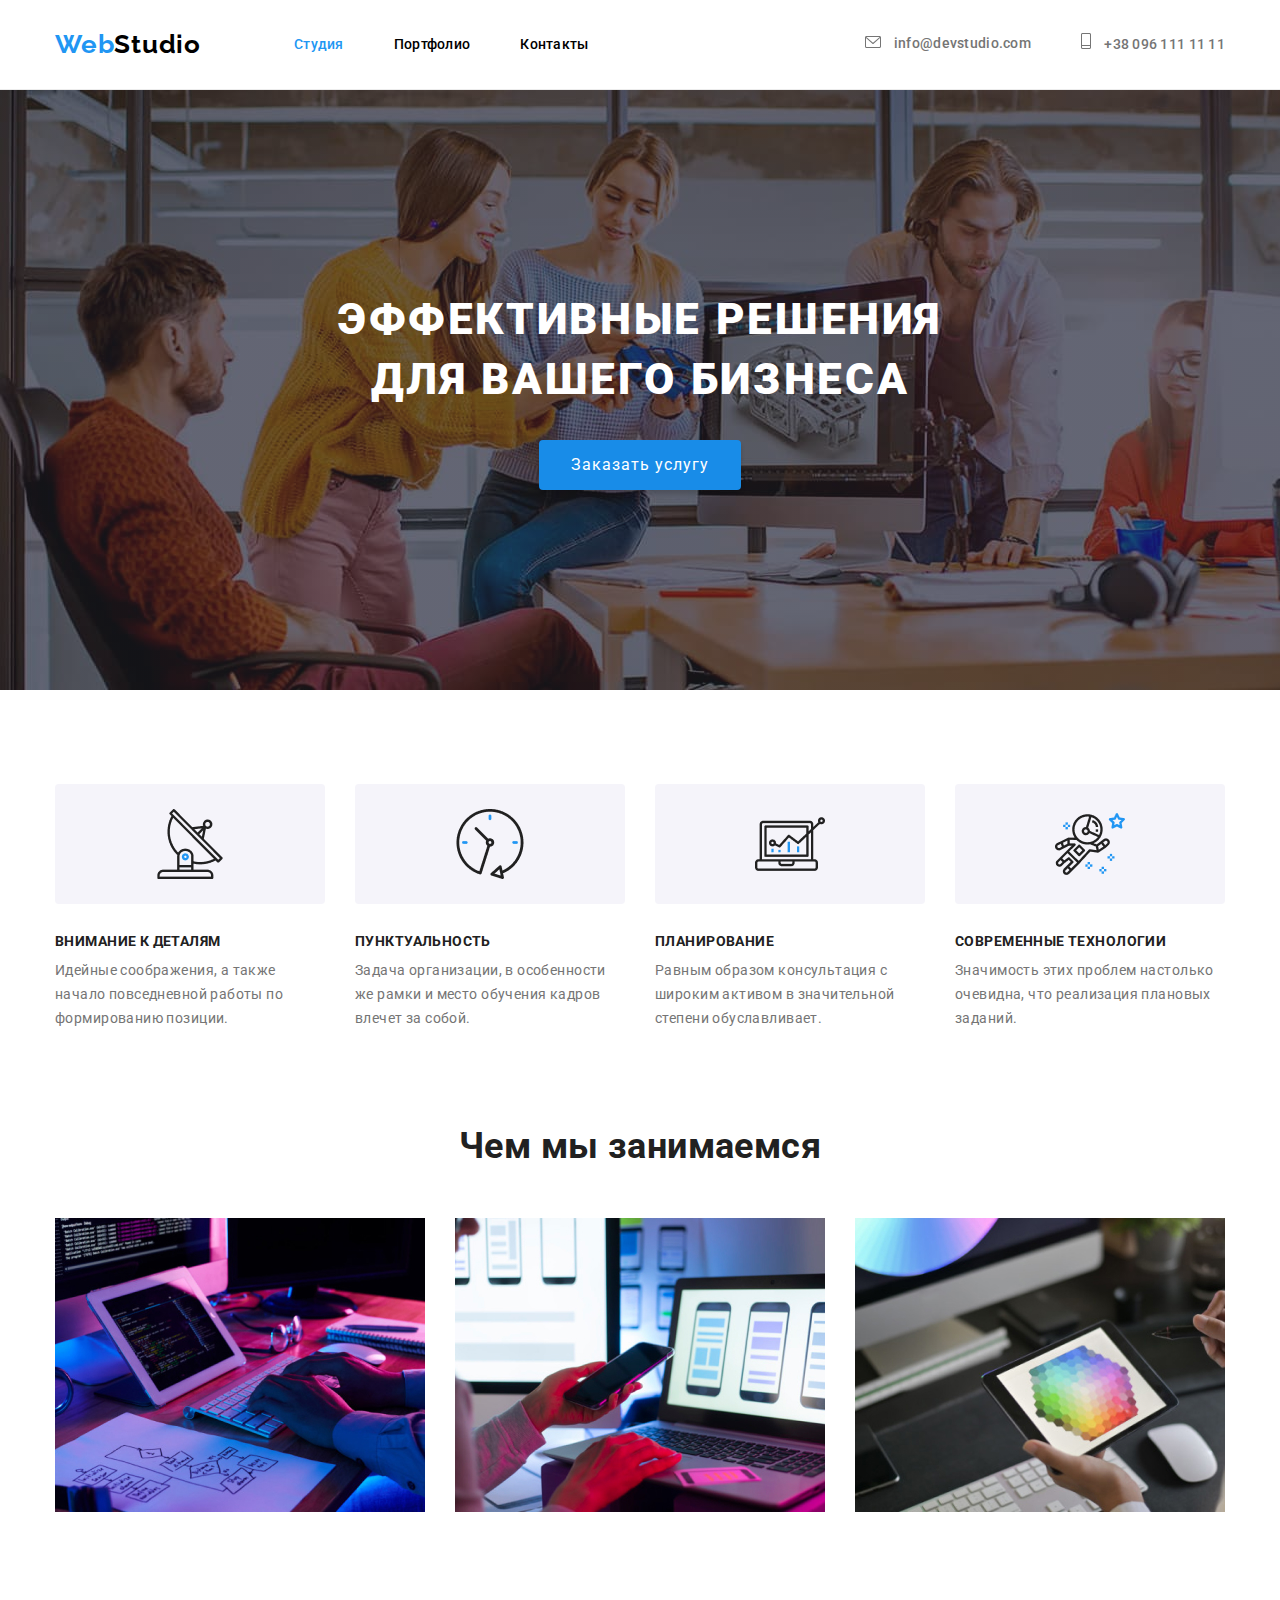
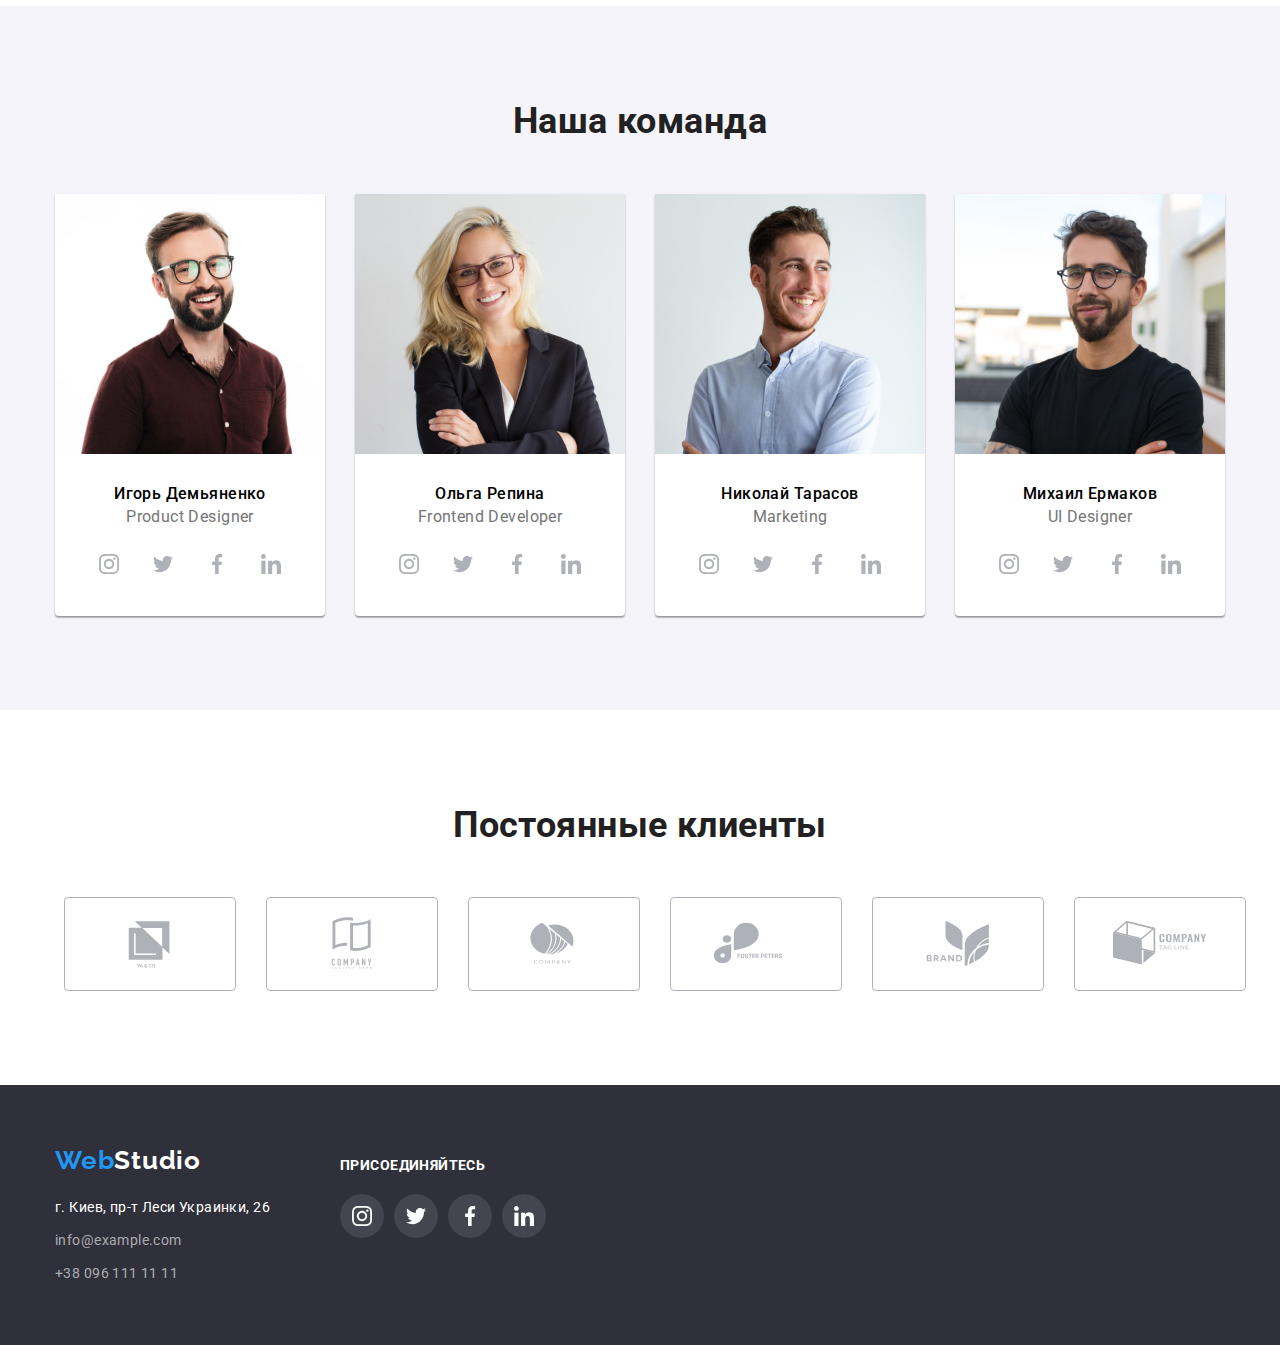
==== commit e227921d: "fix" ====
--- a/index.html
+++ b/index.html
@@ -32,7 +32,7 @@
             <li class="item-contact-first">
               <a class="link-contact" href="emailto:info@devstudio.com">
                 <svg class="contact-mail-icon">
-                  <use href="./images/icons/icons.svg#icon-envelop "></use>
+                  <use href="./images/icons/icons.svg#icon-mail "></use>
                 </svg>
                 info@devstudio.com
               </a>
@@ -40,7 +40,7 @@
             <li class="item-contact">
               <a class="link-contact" href="tel:+380961111111">
                 <svg class="contact-phone-icon">
-                  <use href="./images/icons/icons.svg#icon-mobile2"></use>
+                  <use href="./images/icons/icons.svg#icon-phone"></use>
                 </svg>
                 +38 096 111 11 11</a
               >
@@ -286,46 +286,46 @@
         <h2 class="section-title">Постоянные клиенты</h2>
         <ul class="list-clients">
           <li class="item-clients">
-            <button class="button-clients">
+            <a class="link-clients">
               <svg class="icon-clients">
                 <use href="./images/icons/icons.svg#icon-Logo-1"></use>
               </svg>
-            </button>
-          </li>
-          <li class="item-clients">
-            <button class="button-clients">
+            </a>
+          </li>
+          <li class="item-clients">
+            <a class="link-clients">
               <svg class="icon-clients">
                 <use href="./images/icons/icons.svg#icon-Logo-2"></use>
               </svg>
-            </button>
-          </li>
-          <li class="item-clients">
-            <button class="button-clients">
+            </a>
+          </li>
+          <li class="item-clients">
+            <a class="link-clients">
               <svg class="icon-clients">
                 <use href="./images/icons/icons.svg#icon-Logo-3"></use>
               </svg>
-            </button>
-          </li>
-          <li class="item-clients">
-            <button class="button-clients">
+            </a>
+          </li>
+          <li class="item-clients">
+            <a class="link-clients">
               <svg class="icon-clients">
                 <use href="./images/icons/icons.svg#icon-Logo-4"></use>
               </svg>
-            </button>
-          </li>
-          <li class="item-clients">
-            <button class="button-clients">
+            </a>
+          </li>
+          <li class="item-clients">
+            <a class="link-clients">
               <svg class="icon-clients">
                 <use href="./images/icons/icons.svg#icon-Logo-5"></use>
               </svg>
-            </button>
-          </li>
-          <li class="item-clients">
-            <button class="button-clients">
+            </a>
+          </li>
+          <li class="item-clients">
+            <a class="link-clients">
               <svg class="icon-clients">
                 <use href="./images/icons/icons.svg#icon-Logo-6"></use>
               </svg>
-            </button>
+            </a>
           </li>
         </ul>
       </section>
--- a/css/styles.css
+++ b/css/styles.css
@@ -130,8 +130,9 @@
  margin-left: 50px;
 }
 .item-contact-first{
-  margin: 0;
-}
+  margin-left: 0;
+}
+
 .link-contact{
   color:  var(--primary-text-color);
   line-height: 1.5;
@@ -329,27 +330,39 @@
     margin-bottom: 16px;
   }
   .list-team-icon{
-  list-style: none;
-  display: flex;
-  padding-left: 0;
-  margin: 0;
-  justify-content: space-around;
-  
+    list-style: none;
+    display: flex;
+    padding-left: 0;
+    margin: 0;
+    justify-content: center;
 }
   .media-icon-team{
-    display: inline-block;
-    width: 44px;
-    height: 44px;
+    width: 20px;
+    height: 20px;
     fill: #AFB1B8;
-    background-color: rgba(255, 255, 255, 0.1);
-    border-radius: 50%;
-    padding: 12px
-  }
+  }
+  .item-team-icon-first{
+    margin-left: 0;
+  }
+  .item-team-icon{
+    margin-left: 10px;
+  }
+  .link-team-icon{
+  display: flex;
+  justify-content: center;
+  align-items: center;
+  width: 44px;
+  height: 44px;
+  background-color:  #FFFFFF;
+  border-radius: 50%;
+}
   .link-team-icon:hover .media-icon-team{
     background-color: var(--accent);
-    fill: var(--primary-background-color);
-  }
-
+    fill: #FFFFFF;
+  }
+  .link-team-icon:hover{
+    background-color: var(--accent);
+  }
 .list-clients{
   display: flex;
   align-items: center;
@@ -359,22 +372,30 @@
   margin: 0;
 }
 .item-clients{
-  display: inline-block;
   margin-left: 30px;
 }
-.button-clients{
+.item-clients-first{
+  margin: 0;
+}
+.link-clients{
   margin: 0;
   padding: 0;
   border: 1px solid #AFB1B8;
   border-radius: 4px;
   background-color: var(--primary-background-color);
-}
-.button-clients:hover .icon-clients{
+  padding: 16px 32px;
+  display: flex;
+  justify-content: center;
+  align-items: center;
+  
+
+}
+.link-clients:hover .icon-clients{
   fill: var(--accent);
 }
 
-.button-clients:hover,
-.button-clients:focus
+.link-clients:hover,
+.link-clients:focus
 {
   cursor: pointer;
   border: 1px solid var(--accent);
@@ -384,7 +405,6 @@
   height: 60px;
   width: 106px;
   padding: 0;
-  margin: 16px 32px;
   fill: #AFB1B8;
   background-color: var(--primary-background-color);
 }
@@ -409,9 +429,9 @@
     margin-top: 20px;
   }
   .footer-list{
-    list-style: none;
     padding-left: 0;
     margin: 0;
+    list-style: none;
   }
   .footer-item{
     list-style: none;
@@ -432,6 +452,7 @@
 .footer-join{
   list-style: none;
   margin-left: 70px;
+  margin-top: 12px;
 }
 .list-join-icon{
   list-style: none;
@@ -442,26 +463,39 @@
 }
 .text-join{
     font-weight: 700;
-    font-size: 14px;
     line-height: 1.2; 
     color: var(--invert-text-color);
     margin-bottom: 20px;
-}
-.media-icon-join{
-  display: inline-block;
+    vertical-align: top;
+    text-transform: uppercase;
+}
+.list-join-icon{
+  display: flex;
+}
+.link-join-icon{
+  display: flex;
+  justify-content: center;
+  align-items: center;
   width: 44px;
   height: 44px;
+  background-color:  rgba(255, 255, 255, 0.1);
+  border-radius: 50%;
+}
+.link-join-icon:hover{
+  background-color: var(--accent);
+}
+.media-icon-join{
+  width: 20px;
+  height: 20px;
   fill: #FFFFFF;
-  background-color: rgba(255, 255, 255, 0.1);
-  border-radius: 50%;
-  padding: 12px
+}
+.item-join-icon{
+ margin-left: 10px;
 }
 .item-join-icon-first{
   margin-left: 0;
 }
-.item-join-icon{
-  margin-left: 10px;
-}
+
 .link-join-icon:hover .media-icon-join{
   background-color: var(--accent);
 }
@@ -497,12 +531,14 @@
 .button-portfolio.active{
   background-color: var(--accent);
   color: var(--primary-background-color);
+  box-shadow: 0px 3px 1px rgba(0, 0, 0, 0.1), 0px 1px 2px rgba(0, 0, 0, 0.08), 0px 2px 2px rgba(0, 0, 0, 0.12);
 }
 .button-portfolio:hover,
 .button-portfolio:focus
 {
     background-color: var(--accent);
     color: var(--invert-text-color);
+    box-shadow: 0px 3px 1px rgba(0, 0, 0, 0.1), 0px 1px 2px rgba(0, 0, 0, 0.08), 0px 2px 2px rgba(0, 0, 0, 0.12);
 }
 .service{
   display: flex;
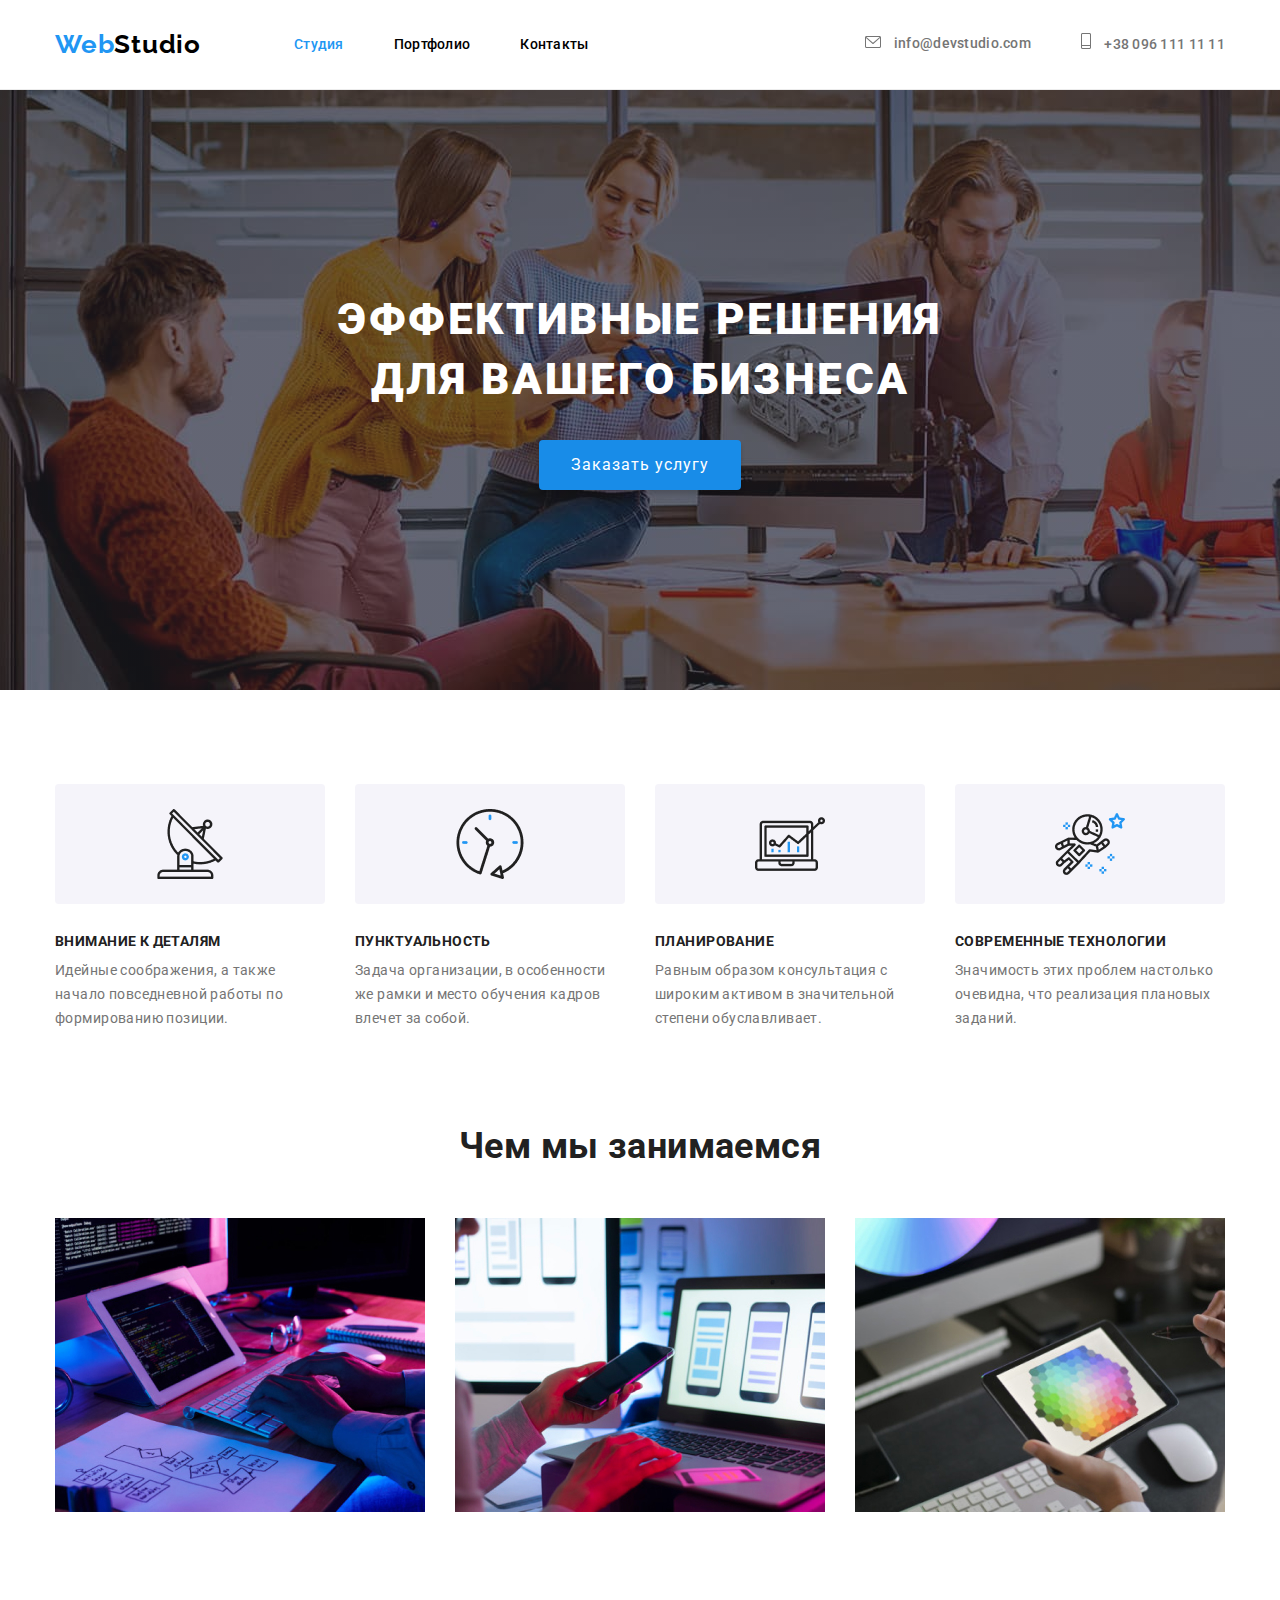
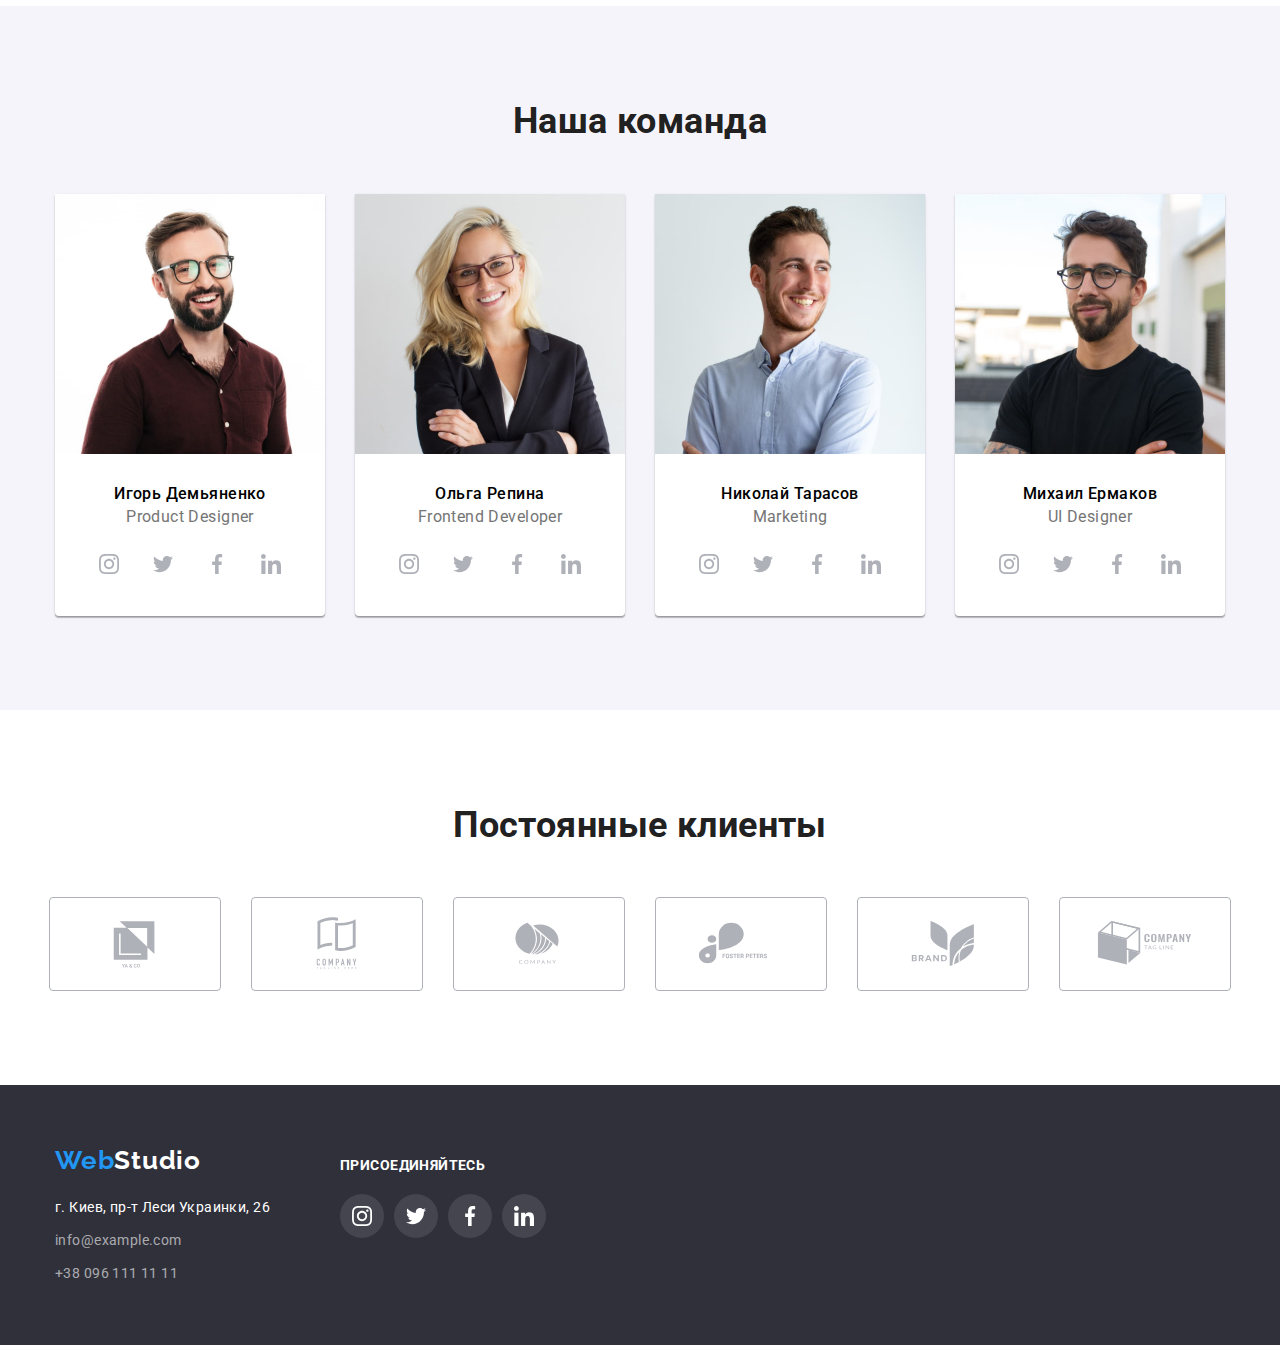
==== commit 02e7ea3c: "fix2" ====
--- a/index.html
+++ b/index.html
@@ -285,7 +285,7 @@
       <section class="section clients">
         <h2 class="section-title">Постоянные клиенты</h2>
         <ul class="list-clients">
-          <li class="item-clients">
+          <li class="item-clients-first">
             <a class="link-clients">
               <svg class="icon-clients">
                 <use href="./images/icons/icons.svg#icon-Logo-1"></use>
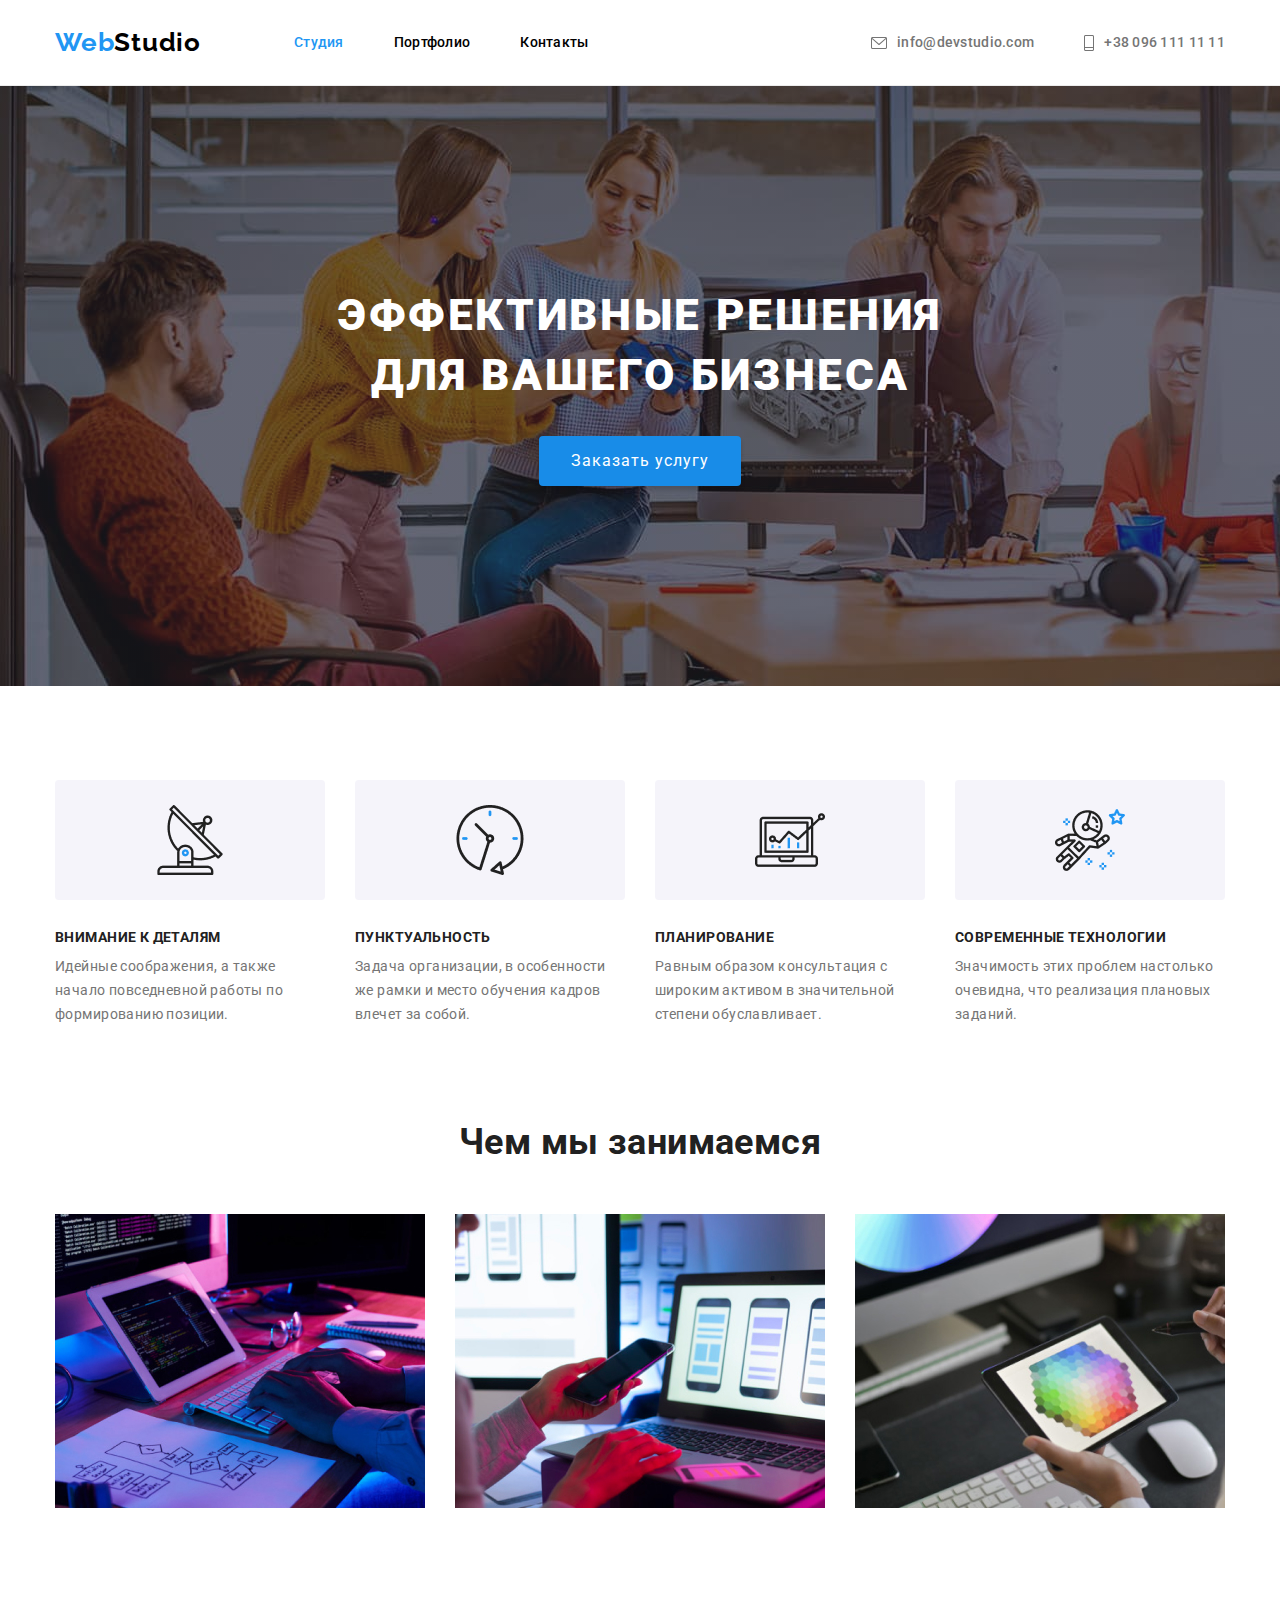
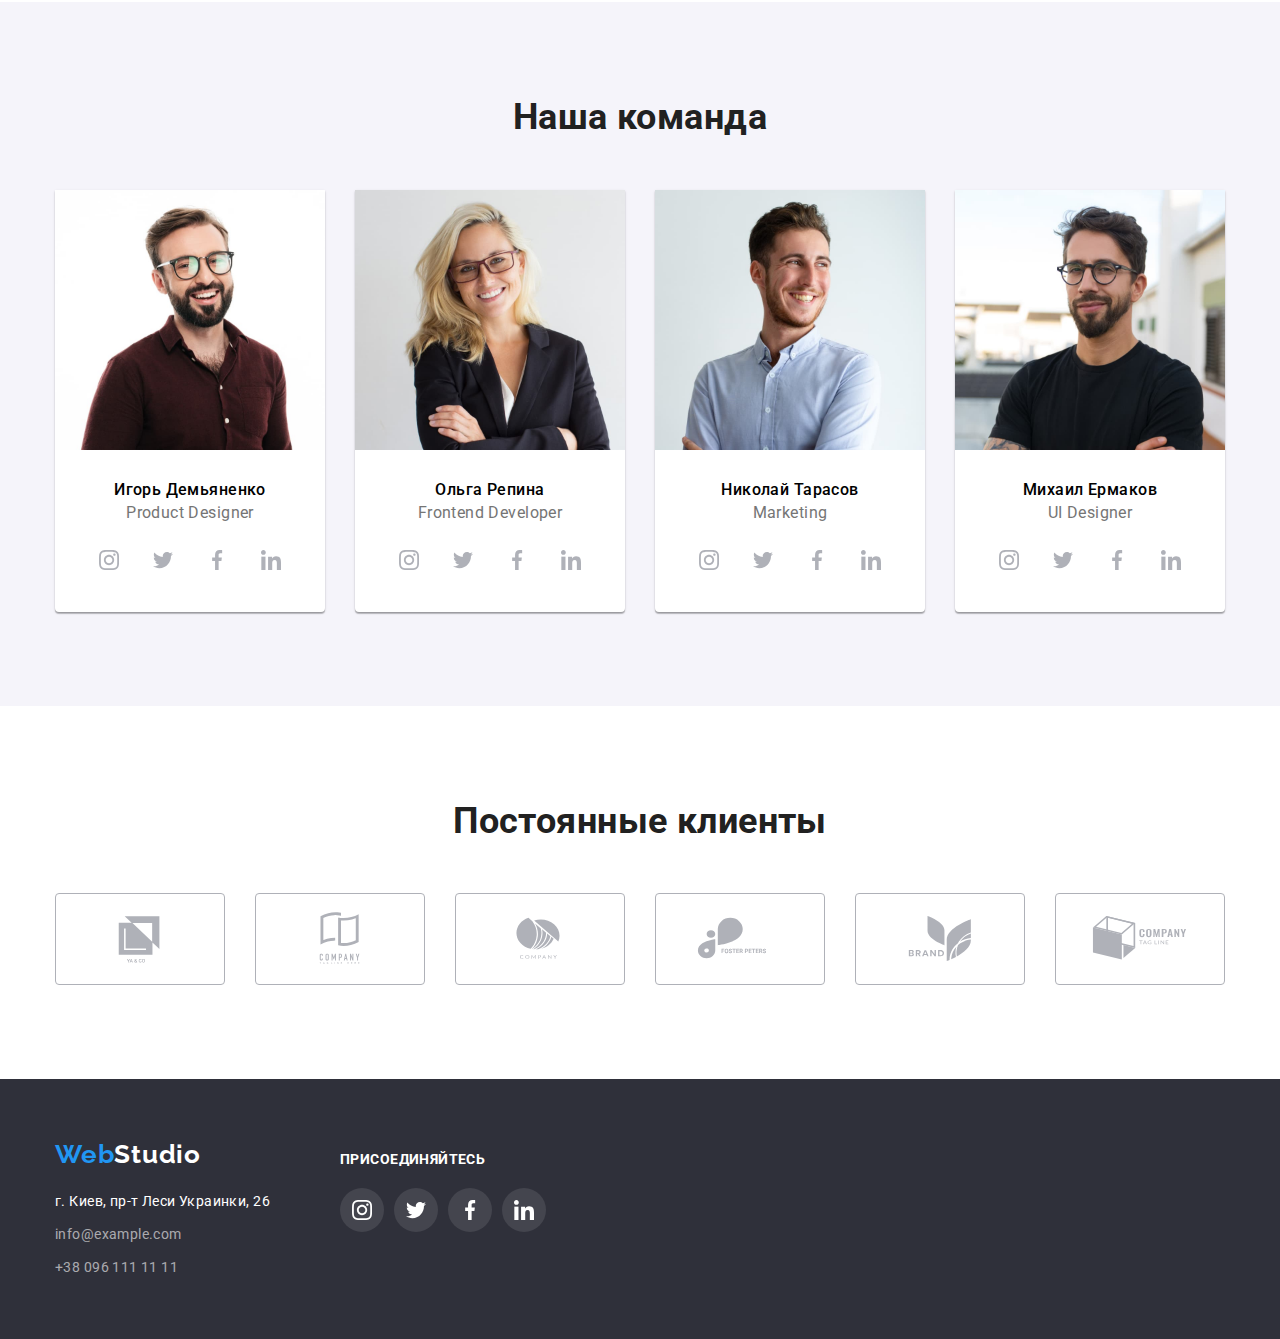
==== commit 25e6d3bf: "fix focus" ====
--- a/index.html
+++ b/index.html
@@ -283,51 +283,53 @@
         </div>
       </section>
       <section class="section clients">
-        <h2 class="section-title">Постоянные клиенты</h2>
-        <ul class="list-clients">
-          <li class="item-clients-first">
-            <a class="link-clients">
-              <svg class="icon-clients">
-                <use href="./images/icons/icons.svg#icon-Logo-1"></use>
-              </svg>
-            </a>
-          </li>
-          <li class="item-clients">
-            <a class="link-clients">
-              <svg class="icon-clients">
-                <use href="./images/icons/icons.svg#icon-Logo-2"></use>
-              </svg>
-            </a>
-          </li>
-          <li class="item-clients">
-            <a class="link-clients">
-              <svg class="icon-clients">
-                <use href="./images/icons/icons.svg#icon-Logo-3"></use>
-              </svg>
-            </a>
-          </li>
-          <li class="item-clients">
-            <a class="link-clients">
-              <svg class="icon-clients">
-                <use href="./images/icons/icons.svg#icon-Logo-4"></use>
-              </svg>
-            </a>
-          </li>
-          <li class="item-clients">
-            <a class="link-clients">
-              <svg class="icon-clients">
-                <use href="./images/icons/icons.svg#icon-Logo-5"></use>
-              </svg>
-            </a>
-          </li>
-          <li class="item-clients">
-            <a class="link-clients">
-              <svg class="icon-clients">
-                <use href="./images/icons/icons.svg#icon-Logo-6"></use>
-              </svg>
-            </a>
-          </li>
-        </ul>
+        <div class="container">
+          <h2 class="section-title">Постоянные клиенты</h2>
+          <ul class="list-clients">
+            <li class="item-clients-first">
+              <a class="link-clients" href="">
+                <svg class="icon-clients">
+                  <use href="./images/icons/icons.svg#icon-Logo-1"></use>
+                </svg>
+              </a>
+            </li>
+            <li class="item-clients">
+              <a class="link-clients" href="">
+                <svg class="icon-clients">
+                  <use href="./images/icons/icons.svg#icon-Logo-2"></use>
+                </svg>
+              </a>
+            </li>
+            <li class="item-clients">
+              <a class="link-clients" href="">
+                <svg class="icon-clients">
+                  <use href="./images/icons/icons.svg#icon-Logo-3"></use>
+                </svg>
+              </a>
+            </li>
+            <li class="item-clients">
+              <a class="link-clients" href="">
+                <svg class="icon-clients">
+                  <use href="./images/icons/icons.svg#icon-Logo-4"></use>
+                </svg>
+              </a>
+            </li>
+            <li class="item-clients">
+              <a class="link-clients" href="">
+                <svg class="icon-clients">
+                  <use href="./images/icons/icons.svg#icon-Logo-5"></use>
+                </svg>
+              </a>
+            </li>
+            <li class="item-clients">
+              <a class="link-clients" href="">
+                <svg class="icon-clients">
+                  <use href="./images/icons/icons.svg#icon-Logo-6"></use>
+                </svg>
+              </a>
+            </li>
+          </ul>
+        </div>
       </section>
     </main>
     <footer>
--- a/css/styles.css
+++ b/css/styles.css
@@ -60,7 +60,6 @@
 }
   /* header */
   header{
-    padding: 29px 0;
     border-bottom: 1px solid #ECECEC;
   }
   .nav-container{
@@ -141,6 +140,8 @@
   text-decoration: none;
   padding-top: 32px;
   padding-bottom: 32px;
+  display: flex;
+  align-items: center;
 }
 .contact-mail-icon{
   width: 16px;
@@ -154,10 +155,12 @@
   fill: var(--primary-text-color);
   margin-right: 10px;
 }
-.link-contact:hover .contact-mail-icon{
+.link-contact:hover .contact-mail-icon,
+.link-contact:focus .contact-mail-icon{
   fill: var(--accent);
 }
-.link-contact:hover .contact-phone-icon{
+.link-contact:hover .contact-phone-icon,
+.link-contact:focus .contact-phone-icon{
   fill: var(--accent);
 }
 .link-contact:hover,
@@ -356,11 +359,13 @@
   background-color:  #FFFFFF;
   border-radius: 50%;
 }
-  .link-team-icon:hover .media-icon-team{
+  .link-team-icon:hover .media-icon-team,
+  .link-team-icon:focus .media-icon-team{
     background-color: var(--accent);
     fill: #FFFFFF;
   }
-  .link-team-icon:hover{
+  .link-team-icon:hover,
+  .link-team-icon:focus{
     background-color: var(--accent);
   }
 .list-clients{
@@ -378,19 +383,20 @@
   margin: 0;
 }
 .link-clients{
-  margin: 0;
-  padding: 0;
   border: 1px solid #AFB1B8;
   border-radius: 4px;
   background-color: var(--primary-background-color);
-  padding: 16px 32px;
   display: flex;
   justify-content: center;
   align-items: center;
+  width: 170px;
+  height: 92px;
   
 
 }
-.link-clients:hover .icon-clients{
+.link-clients:hover .icon-clients,
+.link-clients:focus .icon-clients {
+  cursor: pointer;
   fill: var(--accent);
 }
 
@@ -445,7 +451,10 @@
     line-height: 1.7;
     color:   rgba(255, 255, 255, 0.6);
   }
-
+  .footer-link:hover,
+  .footer-link:focus{
+    color: var(--accent);
+  }
 .addreses{
   color: var(--invert-text-color);
 }
@@ -481,7 +490,8 @@
   background-color:  rgba(255, 255, 255, 0.1);
   border-radius: 50%;
 }
-.link-join-icon:hover{
+.link-join-icon:hover,
+.link-join-icon:focus{
   background-color: var(--accent);
 }
 .media-icon-join{
@@ -496,7 +506,8 @@
   margin-left: 0;
 }
 
-.link-join-icon:hover .media-icon-join{
+.link-join-icon:hover .media-icon-join,
+.link-join-icon:focus .media-icon-join{
   background-color: var(--accent);
 }
 
@@ -527,6 +538,7 @@
     border-radius: 4px;
     border: 0;
     padding: 6px 22px ;
+    
 }
 .button-portfolio.active{
   background-color: var(--accent);
@@ -534,8 +546,7 @@
   box-shadow: 0px 3px 1px rgba(0, 0, 0, 0.1), 0px 1px 2px rgba(0, 0, 0, 0.08), 0px 2px 2px rgba(0, 0, 0, 0.12);
 }
 .button-portfolio:hover,
-.button-portfolio:focus
-{
+.button-portfolio:focus{
     background-color: var(--accent);
     color: var(--invert-text-color);
     box-shadow: 0px 3px 1px rgba(0, 0, 0, 0.1), 0px 1px 2px rgba(0, 0, 0, 0.08), 0px 2px 2px rgba(0, 0, 0, 0.12);
@@ -555,9 +566,15 @@
   background-color: var(--primary-background-color);
   border: none;
   padding: 0;
-}
-.servise-card-button:hover{
- box-shadow: 0px 1px 1px rgba(0, 0, 0, 0.12), 0px 4px 4px rgba(0, 0, 0, 0.06), 1px 4px 6px rgba(0, 0, 0, 0.16);;
+  text-decoration: none;
+  display: block;
+}
+.servise-card-button:hover,
+.servise-card-button:focus {
+ box-shadow: 0px 1px 1px rgba(0, 0, 0, 0.12), 0px 4px 4px rgba(0, 0, 0, 0.06), 1px 4px 6px rgba(0, 0, 0, 0.16);
+}
+.servise-card-button:active {
+  box-shadow: 0px 1px 1px rgba(0, 0, 0, 0.12), 0px 4px 4px rgba(0, 0, 0, 0.06), 1px 4px 6px rgba(0, 0, 0, 0.16);
 }
 .service-card {
   list-style: none;
@@ -565,13 +582,14 @@
   margin-right: 30px;
   margin-bottom: 30px;
   }
-
   .service-description{
     padding: 20px 24px;
     border: 1px solid #EEEEEE;
+    justify-content: left;
   }
   .service-title {
     font-size: 18px;
+    color: var(--secondary-text-color);
     line-height: 2;
     letter-spacing: 0.06em;
     margin-bottom: 4px;
